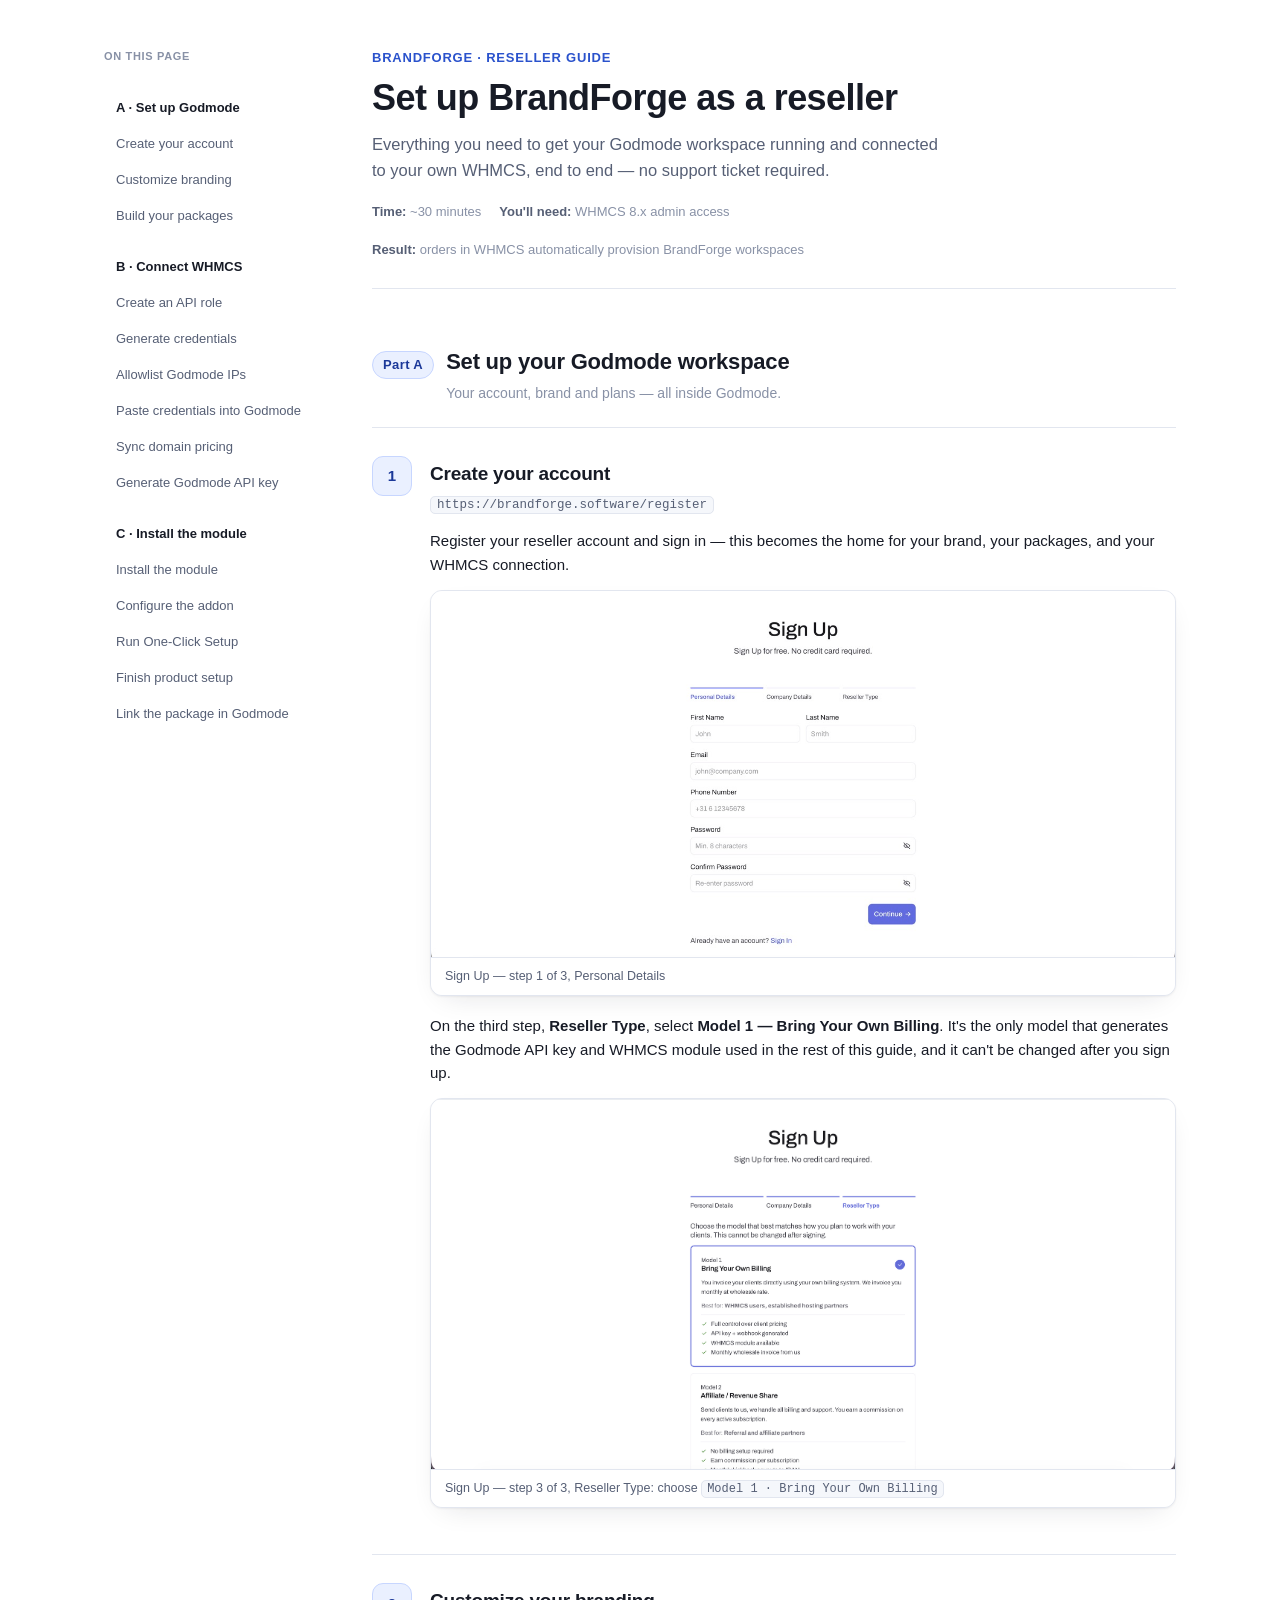
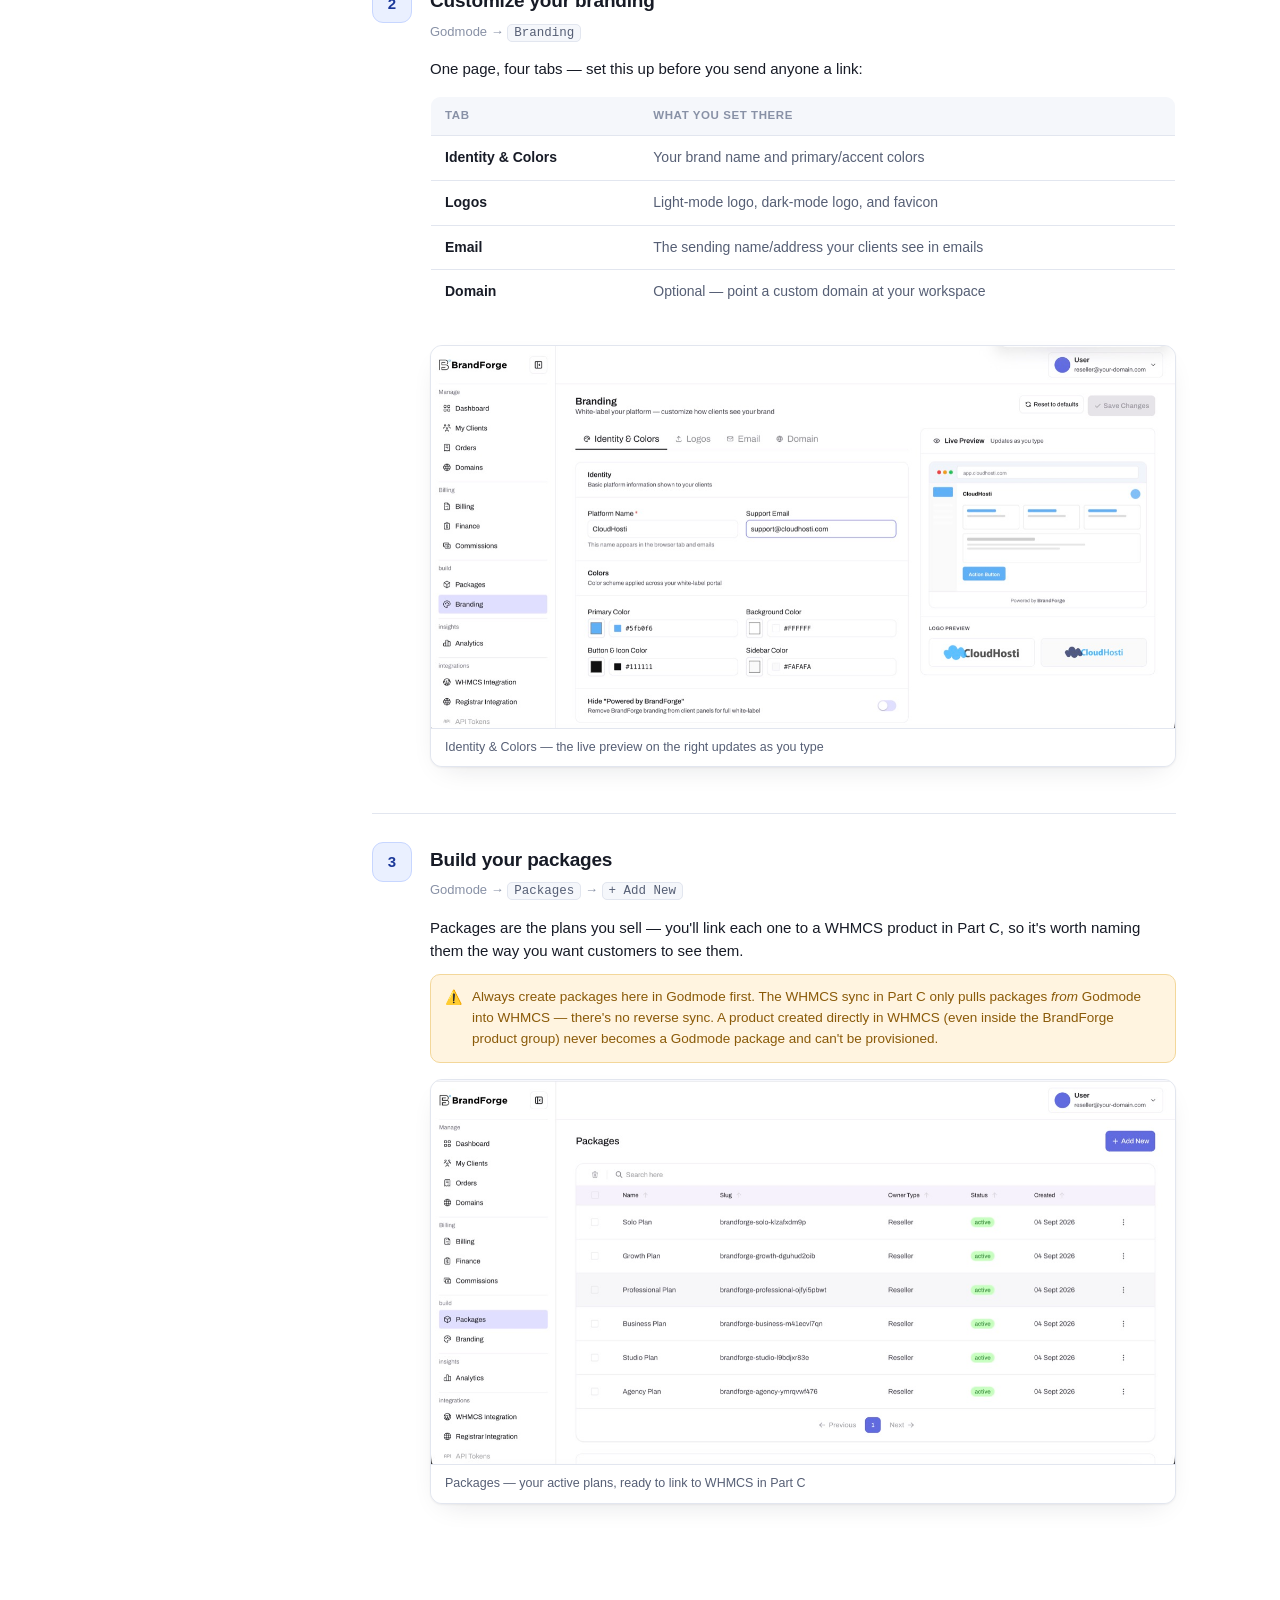
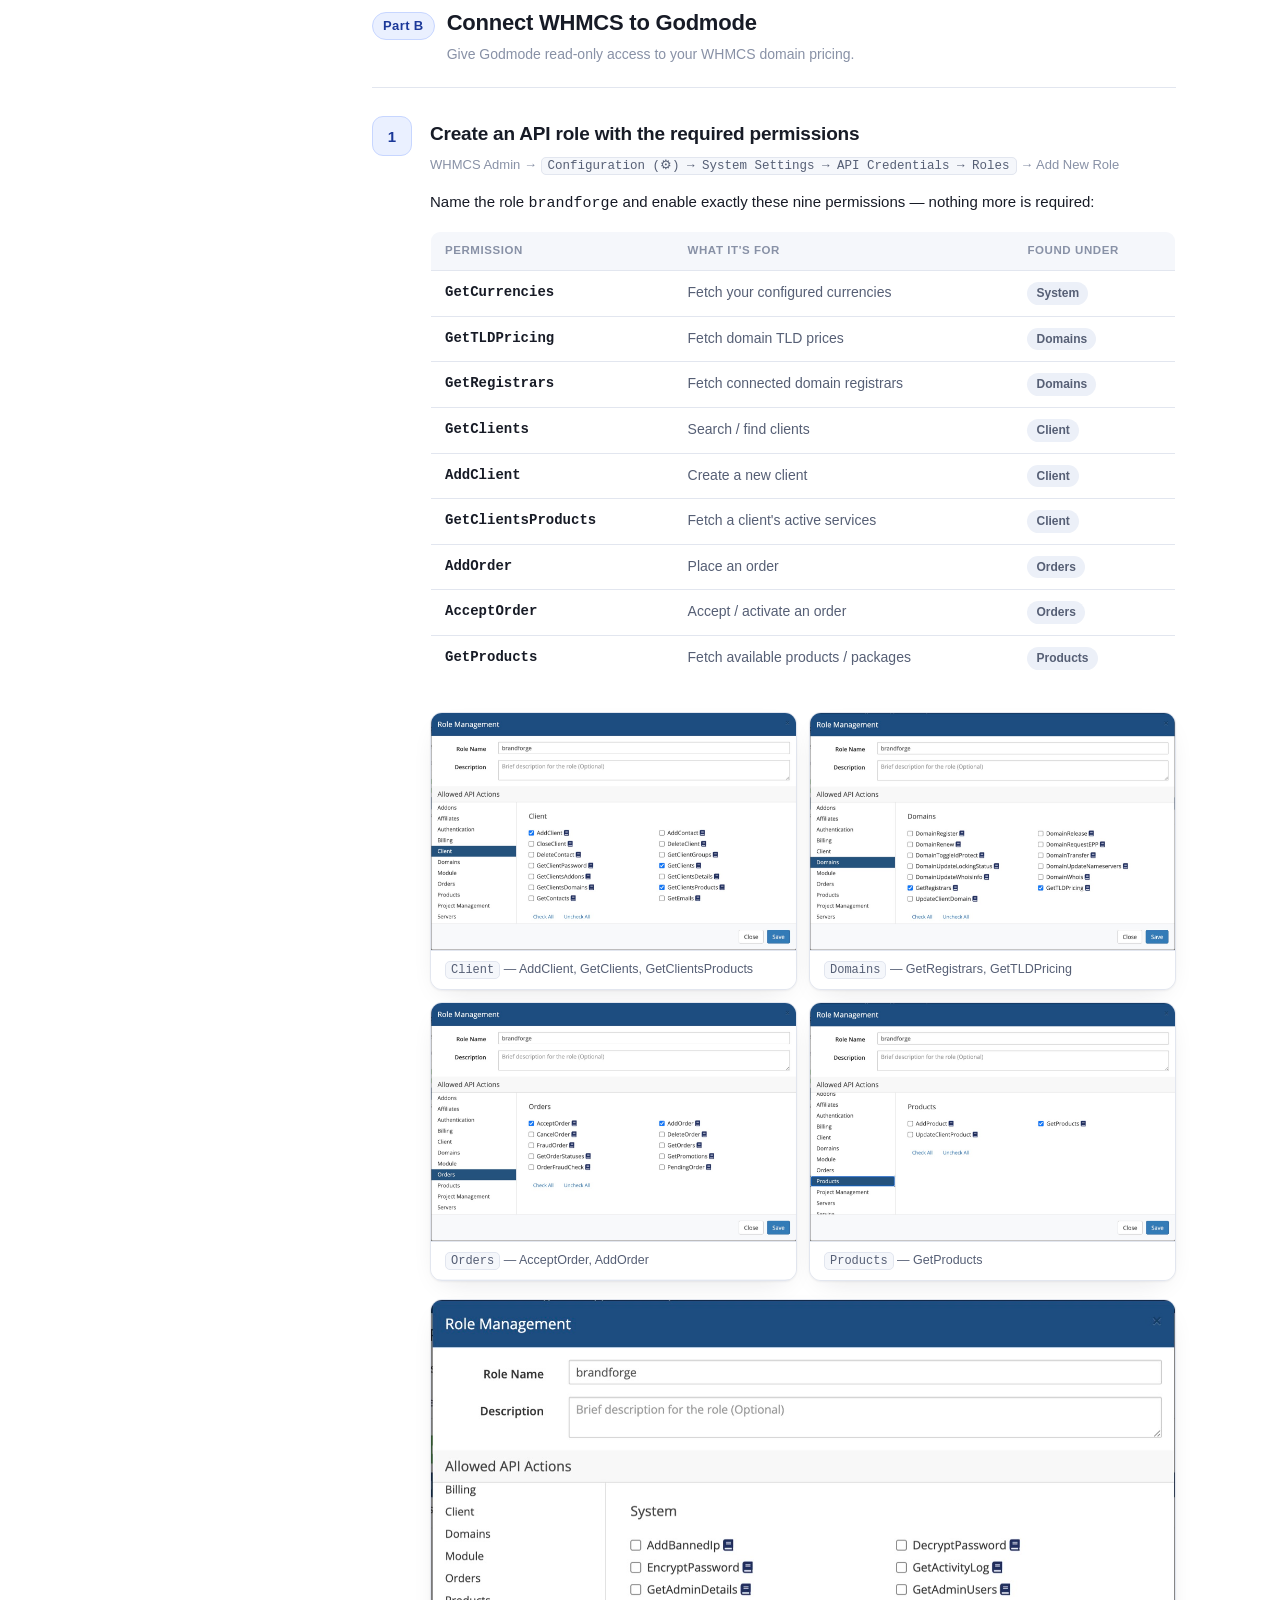
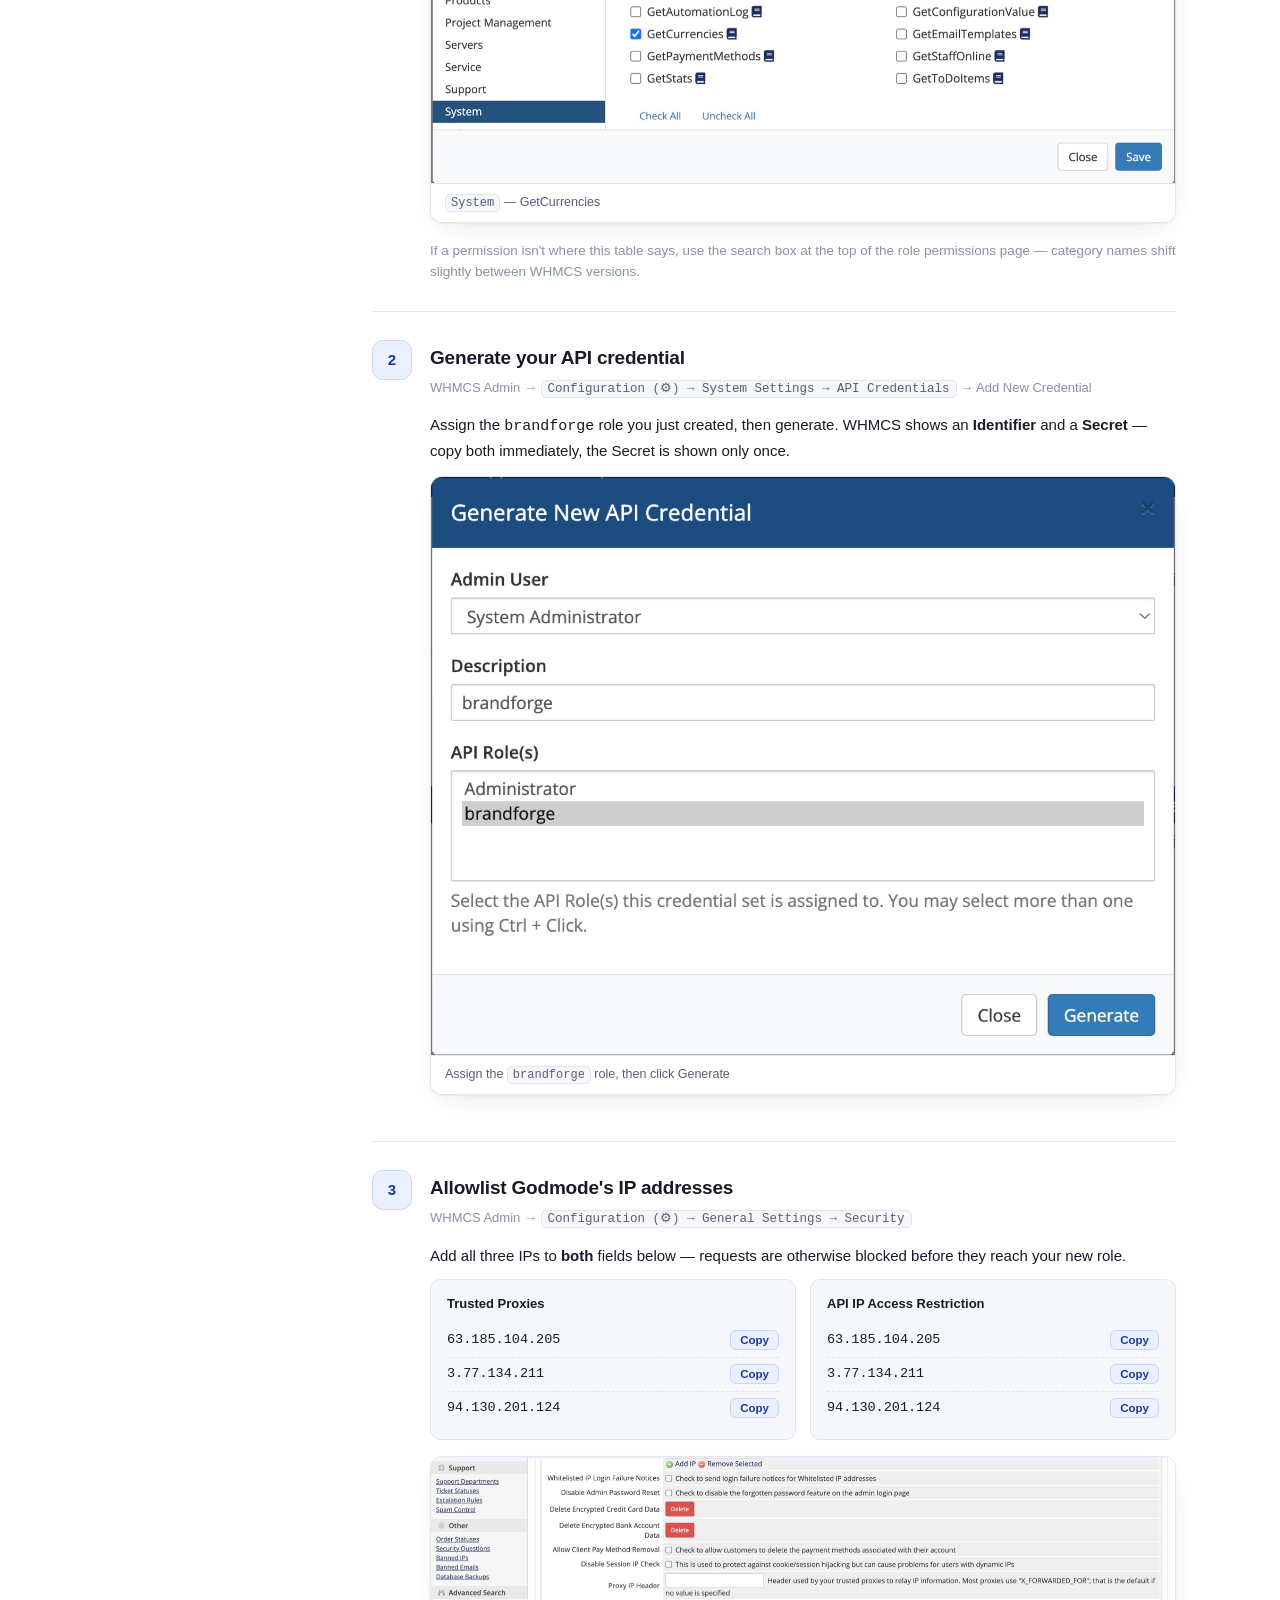
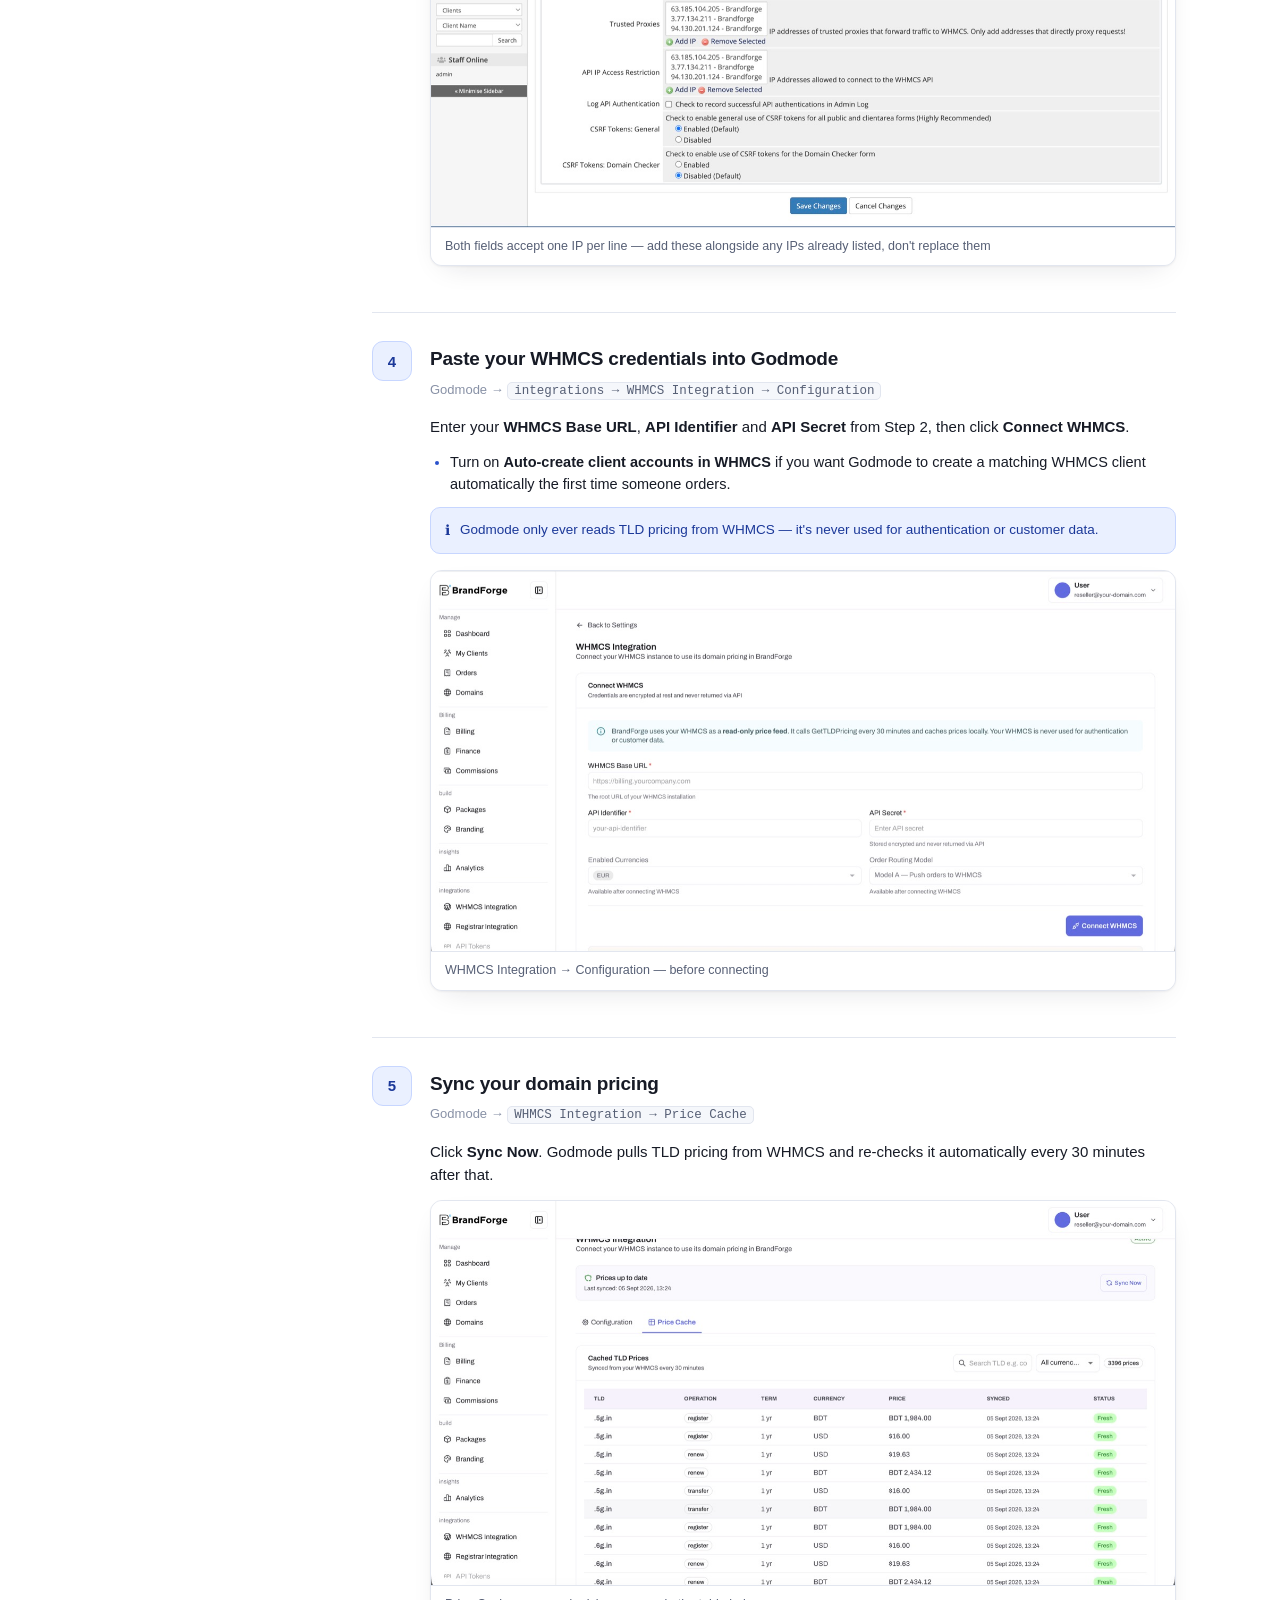
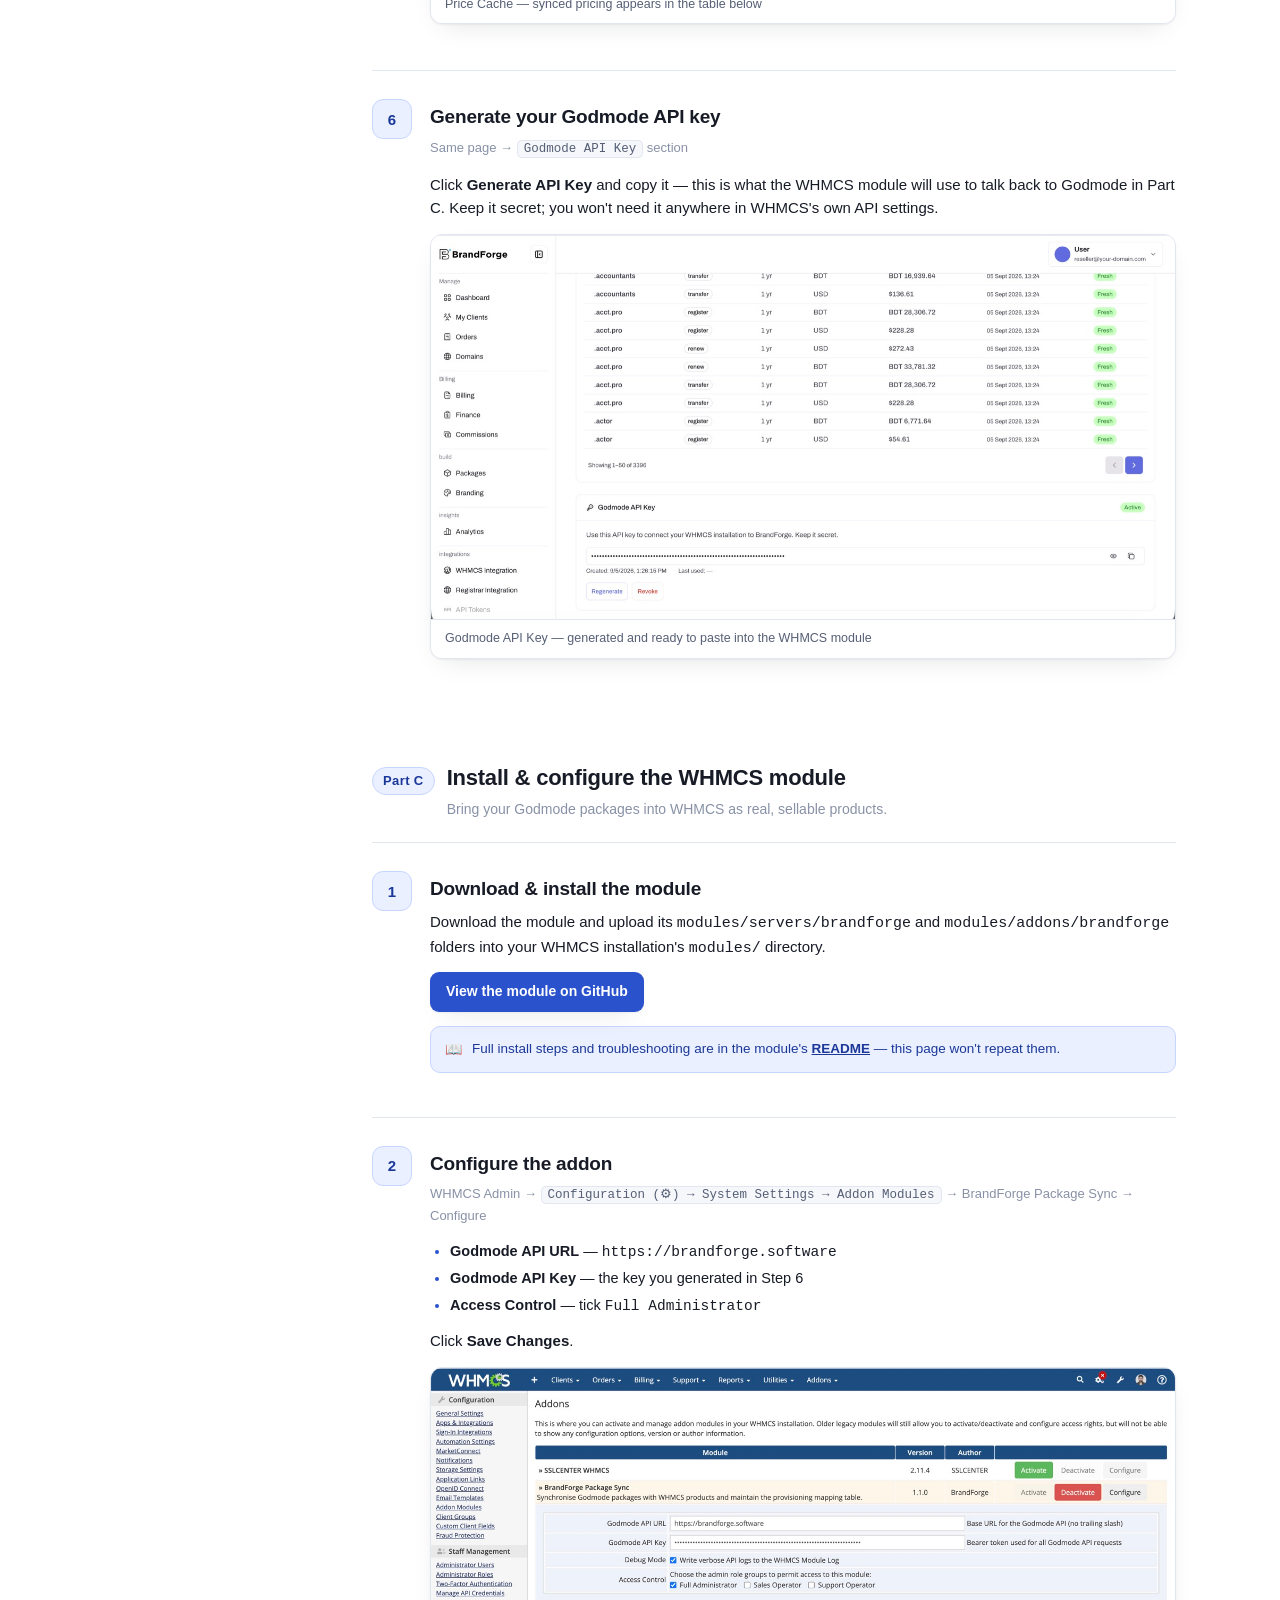
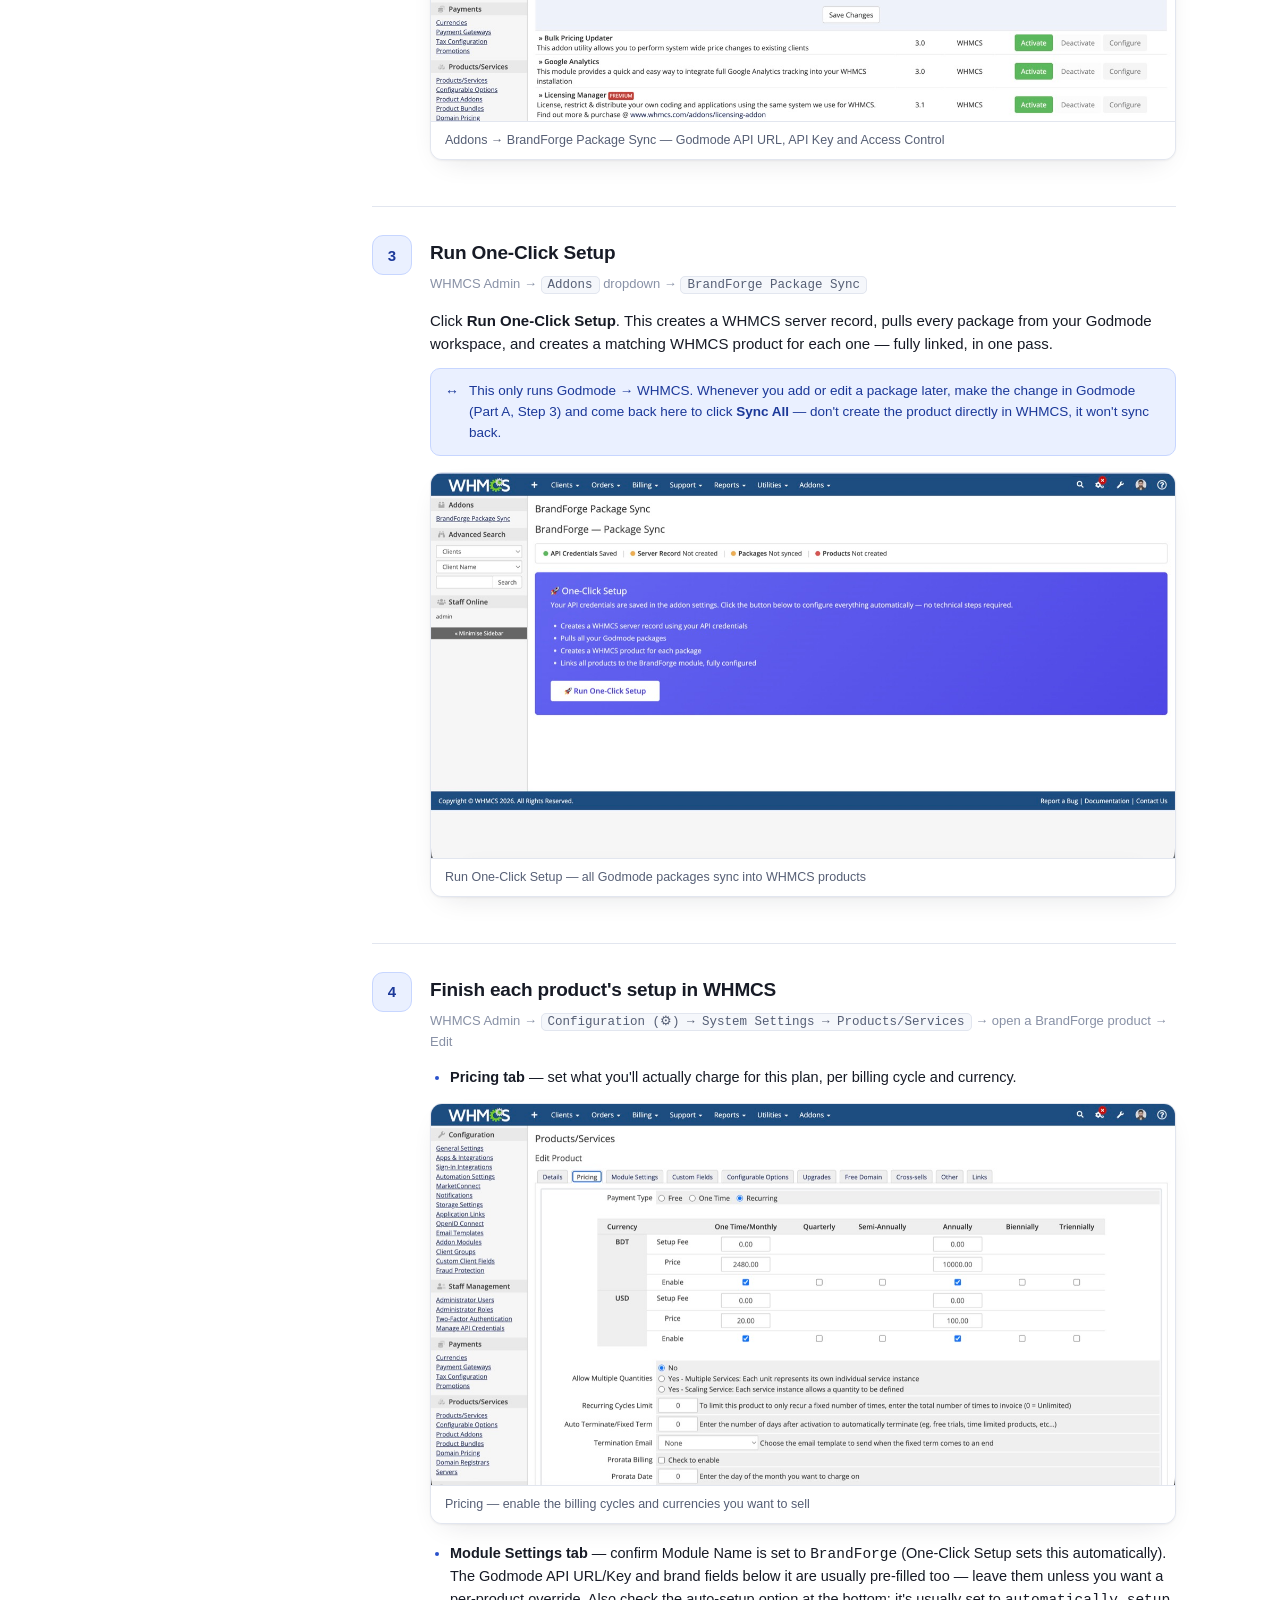
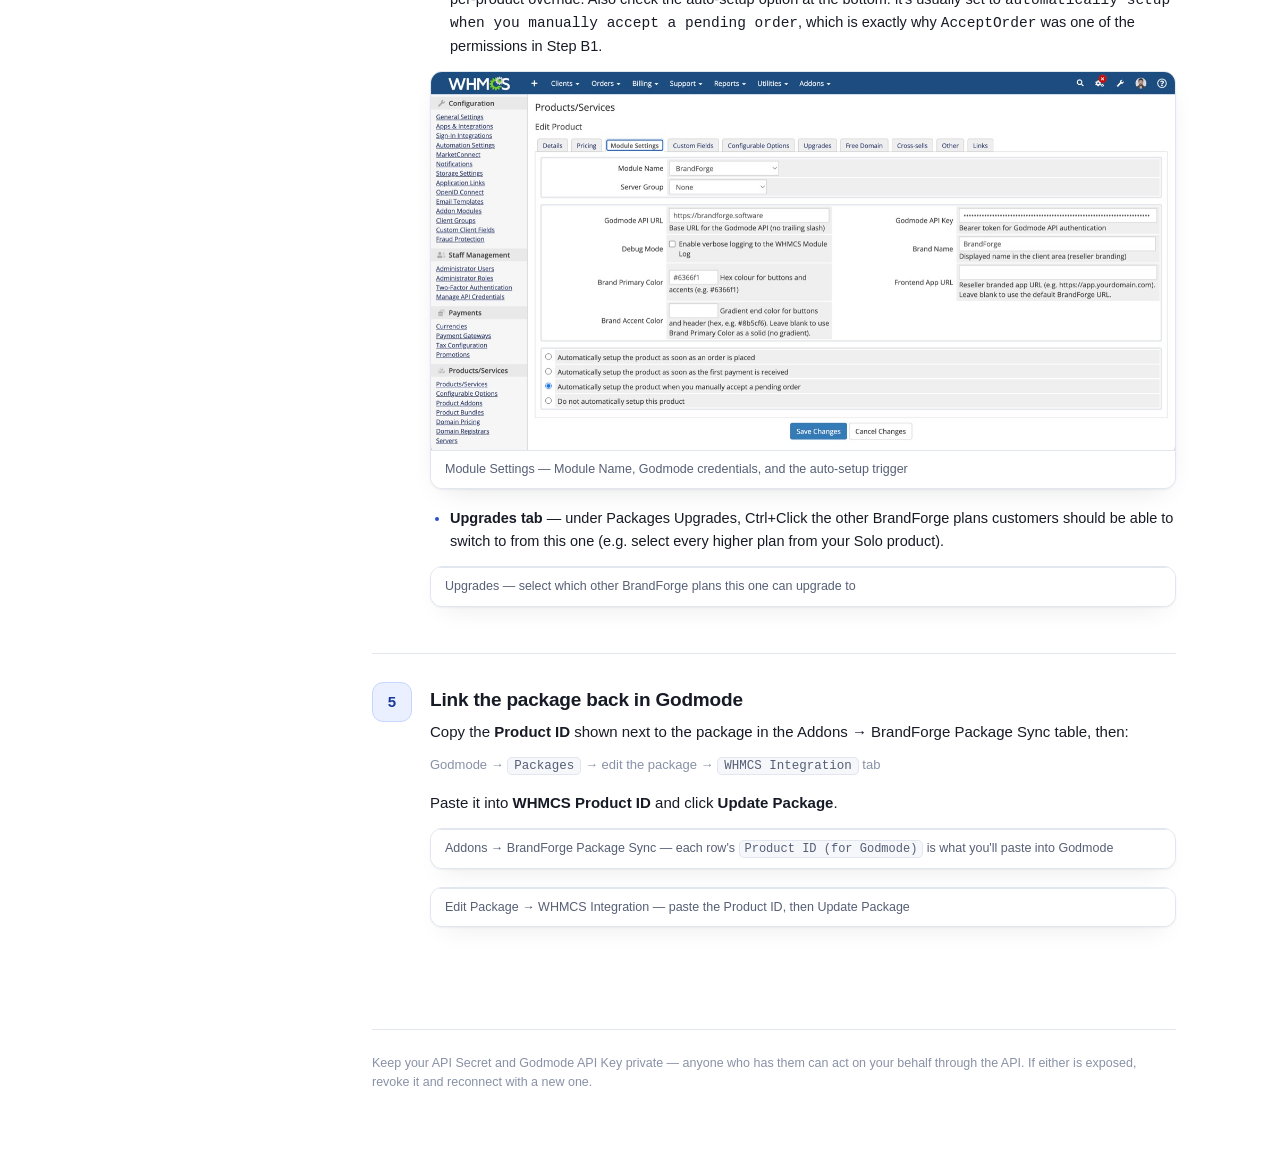
==== onboarding.html @ f4ebc386 "index file" ====
<!doctype html><html><head><meta charset=utf8><meta name=viewport content="width=device-width,initial-scale=1"><style>:root{color-scheme:light}body{margin:0;padding:0;font:14px -apple-system,BlinkMacSystemFont,sans-serif;background:#faf9f5;color:#141413}img{max-width:100%}[hidden]:not([hidden=until-found]){display:none!important}</style></head><body>
<title>BrandForge Reseller Onboarding</title>
<style>
  :root {
    --paper: #ffffff;
    --surface: #f5f7fb;
    --surface-2: #ecf0f8;
    --line: #e2e6ef;
    --ink: #171b26;
    --ink-soft: #565f75;
    --ink-faint: #8891a6;
    --accent: #2a52cc;
    --accent-ink: #1b3899;
    --accent-soft: #eaf0ff;
    --accent-line: #c7d6ff;
    --success: #157f3c;
    --success-soft: #e6f6ec;
    --success-line: #bfe6ce;
    --warn: #8a5a08;
    --warn-soft: #fff4e0;
    --warn-line: #f3d79a;
    --shadow: 0 1px 2px rgba(23,27,38,0.05), 0 10px 28px -14px rgba(23,27,38,0.16);
  }

  @media (prefers-color-scheme: dark) {
    :root:not([data-theme="light"]) {
      --paper: #0a0d16;
      --surface: #121728;
      --surface-2: #1a2136;
      --line: #262e47;
      --ink: #e7eaf5;
      --ink-soft: #a7afc7;
      --ink-faint: #6e7690;
      --accent: #85a3ff;
      --accent-ink: #cdd9ff;
      --accent-soft: #1b2547;
      --accent-line: #35437a;
      --success: #56d693;
      --success-soft: #102419;
      --success-line: #1f4a34;
      --warn: #e7b356;
      --warn-soft: #2b2110;
      --warn-line: #5b4520;
      --shadow: 0 1px 2px rgba(0,0,0,0.4), 0 10px 28px -14px rgba(0,0,0,0.6);
    }
  }
  :root[data-theme="dark"] {
    --paper: #0a0d16;
    --surface: #121728;
    --surface-2: #1a2136;
    --line: #262e47;
    --ink: #e7eaf5;
    --ink-soft: #a7afc7;
    --ink-faint: #6e7690;
    --accent: #85a3ff;
    --accent-ink: #cdd9ff;
    --accent-soft: #1b2547;
    --accent-line: #35437a;
    --success: #56d693;
    --success-soft: #102419;
    --success-line: #1f4a34;
    --warn: #e7b356;
    --warn-soft: #2b2110;
    --warn-line: #5b4520;
    --shadow: 0 1px 2px rgba(0,0,0,0.4), 0 10px 28px -14px rgba(0,0,0,0.6);
  }

  * { box-sizing: border-box; }
  @media (prefers-reduced-motion: reduce) {
    * { transition-duration: 0.001ms !important; animation-duration: 0.001ms !important; }
  }

  body {
    margin: 0;
    background: var(--paper);
    color: var(--ink);
    font-family: -apple-system, BlinkMacSystemFont, "Segoe UI", ui-sans-serif, "Helvetica Neue", Arial, sans-serif;
    line-height: 1.55;
    -webkit-font-smoothing: antialiased;
  }

  code, .mono {
    font-family: ui-monospace, "SF Mono", "Cascadia Code", "Roboto Mono", Menlo, Consolas, monospace;
    font-variant-numeric: tabular-nums;
  }

  .shell {
    max-width: 1120px;
    margin: 0 auto;
    padding: 48px 24px 100px;
    display: grid;
    grid-template-columns: 220px minmax(0,1fr);
    gap: 48px;
    align-items: start;
  }
  @media (max-width: 880px) {
    .shell { grid-template-columns: 1fr; }
  }

  /* ---------- Sidebar TOC ---------- */
  .toc {
    position: sticky;
    top: 24px;
    display: flex;
    flex-direction: column;
    gap: 2px;
  }
  .toc .toc-label {
    font-size: 11px;
    font-weight: 700;
    text-transform: uppercase;
    letter-spacing: 0.06em;
    color: var(--ink-faint);
    margin: 0 0 10px;
  }
  .toc a {
    font-size: 13px;
    color: var(--ink-soft);
    text-decoration: none;
    padding: 7px 10px;
    border-radius: 8px;
    border-left: 2px solid transparent;
  }
  .toc a:hover { background: var(--surface); color: var(--ink); }
  .toc a.part {
    font-weight: 700;
    color: var(--ink);
    margin-top: 14px;
    padding-left: 10px;
  }
  .toc a.part:first-child { margin-top: 0; }
  @media (max-width: 880px) {
    .toc { position: static; flex-direction: row; flex-wrap: wrap; gap: 6px; }
    .toc a.part { margin-top: 0; }
  }

  main { min-width: 0; }

  /* ---------- Header ---------- */
  .eyebrow {
    font-size: 13px;
    font-weight: 600;
    letter-spacing: 0.06em;
    text-transform: uppercase;
    color: var(--accent);
    margin: 0 0 10px;
  }
  h1 {
    font-size: 36px;
    line-height: 1.12;
    letter-spacing: -0.015em;
    margin: 0 0 14px;
    text-wrap: balance;
    font-weight: 700;
  }
  .lede {
    font-size: 16.5px;
    color: var(--ink-soft);
    max-width: 62ch;
    margin: 0 0 18px;
  }
  .meta-row {
    display: flex;
    gap: 18px;
    flex-wrap: wrap;
    font-size: 13px;
    color: var(--ink-faint);
    margin-bottom: 36px;
    padding-bottom: 28px;
    border-bottom: 1px solid var(--line);
  }
  .meta-row strong { color: var(--ink-soft); font-weight: 600; }

  /* ---------- Part header ---------- */
  .part-header {
    display: flex;
    align-items: baseline;
    gap: 12px;
    margin: 56px 0 22px;
    scroll-margin-top: 24px;
  }
  .part-header:first-of-type { margin-top: 0; }
  .part-letter {
    font-size: 13px;
    font-weight: 700;
    color: var(--accent-ink);
    background: var(--accent-soft);
    border: 1px solid var(--accent-line);
    padding: 3px 10px;
    border-radius: 999px;
    letter-spacing: 0.03em;
  }
  .part-header h2 { font-size: 22px; margin: 0; letter-spacing: -0.01em; }
  .part-sub { font-size: 14px; color: var(--ink-faint); margin: 4px 0 0; }

  /* ---------- Step cards ---------- */
  .step {
    display: grid;
    grid-template-columns: 40px 1fr;
    gap: 18px;
    padding: 28px 0;
    border-top: 1px solid var(--line);
    scroll-margin-top: 24px;
  }
  .step:first-of-type { border-top: none; padding-top: 0; }
  .step-num {
    width: 40px;
    height: 40px;
    border-radius: 11px;
    background: var(--accent-soft);
    color: var(--accent-ink);
    border: 1px solid var(--accent-line);
    display: grid;
    place-items: center;
    font-weight: 700;
    font-size: 15px;
  }
  .step h3 { font-size: 19px; margin: 3px 0 6px; letter-spacing: -0.01em; }
  .step .path {
    font-size: 13px;
    color: var(--ink-faint);
    margin: 0 0 14px;
  }
  .step .path .mono {
    color: var(--ink-soft);
    background: var(--surface);
    border: 1px solid var(--line);
    padding: 1px 6px;
    border-radius: 5px;
    font-size: 12.5px;
  }
  .step p { margin: 0 0 12px; font-size: 15px; }
  .step ul.plain { margin: 0 0 12px; padding-left: 20px; font-size: 14.5px; }
  .step ul.plain li { margin: 4px 0; }
  .step ul.plain li::marker { color: var(--accent); }

  /* ---------- Tab / field tables ---------- */
  table {
    width: 100%;
    border-collapse: collapse;
    font-size: 14px;
    margin: 4px 0 16px;
    border: 1px solid var(--line);
    border-radius: 10px;
    overflow: hidden;
  }
  thead th {
    text-align: left;
    font-size: 11.5px;
    text-transform: uppercase;
    letter-spacing: 0.05em;
    color: var(--ink-faint);
    background: var(--surface);
    padding: 10px 14px;
    border-bottom: 1px solid var(--line);
    font-weight: 700;
  }
  tbody td {
    padding: 11px 14px;
    border-bottom: 1px solid var(--line);
    vertical-align: top;
  }
  tbody tr:last-child td { border-bottom: none; }
  td.field { font-weight: 600; white-space: nowrap; }
  td.purpose { color: var(--ink-soft); }
  .table-wrap { overflow-x: auto; }
  .cat-pill {
    display: inline-block;
    font-size: 12px;
    font-weight: 600;
    padding: 2px 9px;
    border-radius: 999px;
    background: var(--surface-2);
    color: var(--ink-soft);
    white-space: nowrap;
  }

  /* ---------- Figures (screenshots) ---------- */
  figure {
    margin: 14px 0 18px;
    border: 1px solid var(--line);
    border-radius: 12px;
    overflow: hidden;
    background: var(--surface);
    box-shadow: var(--shadow);
  }
  figure img { display: block; width: 100%; height: auto; }
  figcaption {
    font-size: 12.5px;
    color: var(--ink-soft);
    padding: 9px 14px;
    border-top: 1px solid var(--line);
    background: var(--paper);
  }
  figcaption .mono {
    font-size: 12px;
    background: var(--surface);
    border: 1px solid var(--line);
    padding: 1px 5px;
    border-radius: 5px;
  }
  .fig-grid {
    display: grid;
    grid-template-columns: 1fr 1fr;
    gap: 12px;
    margin: 14px 0 18px;
  }
  @media (max-width: 640px) { .fig-grid { grid-template-columns: 1fr; } }
  .fig-grid figure { margin: 0; }

  .placeholder {
    margin: 14px 0 18px;
    border: 1px dashed var(--line);
    border-radius: 12px;
    padding: 28px 20px;
    text-align: center;
    color: var(--ink-faint);
    background: var(--surface);
    font-size: 13px;
  }
  .placeholder .glyph { font-size: 20px; display: block; margin-bottom: 6px; opacity: 0.7; }

  /* ---------- IP list ---------- */
  .ip-groups {
    display: grid;
    grid-template-columns: 1fr 1fr;
    gap: 14px;
    margin: 6px 0 16px;
  }
  @media (max-width: 560px) { .ip-groups { grid-template-columns: 1fr; } }
  .ip-group {
    border: 1px solid var(--line);
    border-radius: 10px;
    padding: 14px 16px;
    background: var(--surface);
  }
  .ip-group h4 { margin: 0 0 10px; font-size: 13px; font-weight: 700; color: var(--ink); }
  .ip-row {
    display: flex;
    align-items: center;
    justify-content: space-between;
    gap: 8px;
    padding: 6px 0;
    border-bottom: 1px dashed var(--line);
  }
  .ip-row:last-child { border-bottom: none; }
  .ip-row .mono { font-size: 13.5px; }
  .copy-btn {
    font-family: inherit;
    font-size: 11.5px;
    font-weight: 600;
    color: var(--accent-ink);
    background: var(--accent-soft);
    border: 1px solid var(--accent-line);
    padding: 3px 9px;
    border-radius: 6px;
    cursor: pointer;
  }
  .copy-btn:hover { background: var(--accent-line); }
  .copy-btn:focus-visible { outline: 2px solid var(--accent); outline-offset: 2px; }
  .copy-btn.copied { color: var(--success); background: var(--success-soft); border-color: var(--success-line); }

  /* ---------- Notices ---------- */
  .notice {
    border-radius: 10px;
    padding: 12px 14px;
    font-size: 13.5px;
    margin: 4px 0 16px;
    border: 1px solid;
    display: flex;
    gap: 10px;
  }
  .notice .icon { flex: none; font-size: 14px; line-height: 1.5; }
  .notice.warn { background: var(--warn-soft); border-color: var(--warn-line); color: var(--warn); }
  .notice.info { background: var(--accent-soft); border-color: var(--accent-line); color: var(--accent-ink); }
  .notice a { color: inherit; font-weight: 600; }

  .btn {
    display: inline-flex;
    align-items: center;
    gap: 8px;
    font-size: 14px;
    font-weight: 600;
    color: white;
    background: var(--accent);
    padding: 9px 16px;
    border-radius: 9px;
    text-decoration: none;
    box-shadow: var(--shadow);
  }
  .btn.ghost {
    color: var(--accent-ink);
    background: var(--accent-soft);
    border: 1px solid var(--accent-line);
    box-shadow: none;
  }
  .btn-row { display: flex; gap: 10px; flex-wrap: wrap; margin: 4px 0 14px; }

  footer {
    margin-top: 56px;
    padding-top: 24px;
    border-top: 1px solid var(--line);
    font-size: 12.5px;
    color: var(--ink-faint);
  }

  @media print {
    .toc, .copy-btn { display: none; }
    .shell { display: block; padding: 0 12px; }
    body { background: white; }
    .step { break-inside: avoid; }
    figure, table, .notice, .ip-group { box-shadow: none; }
  }
</style>

<div class="shell">
  <nav class="toc">
    <p class="toc-label">On this page</p>
    <a class="part" href="#part-a">A · Set up Godmode</a>
    <a href="#step-a1">Create your account</a>
    <a href="#step-a2">Customize branding</a>
    <a href="#step-a3">Build your packages</a>
    <a class="part" href="#part-b">B · Connect WHMCS</a>
    <a href="#step-b1">Create an API role</a>
    <a href="#step-b2">Generate credentials</a>
    <a href="#step-b3">Allowlist Godmode IPs</a>
    <a href="#step-b4">Paste credentials into Godmode</a>
    <a href="#step-b5">Sync domain pricing</a>
    <a href="#step-b6">Generate Godmode API key</a>
    <a class="part" href="#part-c">C · Install the module</a>
    <a href="#step-c1">Install the module</a>
    <a href="#step-c2">Configure the addon</a>
    <a href="#step-c3">Run One-Click Setup</a>
    <a href="#step-c4">Finish product setup</a>
    <a href="#step-c5">Link the package in Godmode</a>
  </nav>

  <main>
    <p class="eyebrow">BrandForge · Reseller Guide</p>
    <h1>Set up BrandForge as a reseller</h1>
    <p class="lede">Everything you need to get your Godmode workspace running and connected to your own WHMCS, end to end — no support ticket required.</p>
    <div class="meta-row">
      <span><strong>Time:</strong> ~30 minutes</span>
      <span><strong>You'll need:</strong> WHMCS 8.x admin access</span>
      <span><strong>Result:</strong> orders in WHMCS automatically provision BrandForge workspaces</span>
    </div>

    <!-- ============ PART A ============ -->
    <div class="part-header" id="part-a">
      <span class="part-letter">Part A</span>
      <div>
        <h2>Set up your Godmode workspace</h2>
        <p class="part-sub">Your account, brand and plans — all inside Godmode.</p>
      </div>
    </div>

    <div class="step" id="step-a1">
      <div class="step-num">1</div>
      <div>
        <h3>Create your account</h3>
        <p class="path"><span class="mono">https://brandforge.software/register</span></p>
        <p>Register your reseller account and sign in — this becomes the home for your brand, your packages, and your WHMCS connection.</p>
        <figure>
          <img src="[data-uri]" alt="BrandForge Sign Up form, Personal Details step" loading="lazy">
          <figcaption>Sign Up — step 1 of 3, Personal Details</figcaption>
        </figure>
        <p>On the third step, <strong>Reseller Type</strong>, select <strong>Model 1 — Bring Your Own Billing</strong>. It's the only model that generates the Godmode API key and WHMCS module used in the rest of this guide, and it can't be changed after you sign up.</p>
        <figure>
          <img src="[data-uri]">
          <figcaption>Sign Up — step 3 of 3, Reseller Type: choose <span class="mono">Model 1 · Bring Your Own Billing</span></figcaption>
        </figure>
      </div>
    </div>

    <div class="step" id="step-a2">
      <div class="step-num">2</div>
      <div>
        <h3>Customize your branding</h3>
        <p class="path">Godmode → <span class="mono">Branding</span></p>
        <p>One page, four tabs — set this up before you send anyone a link:</p>
        <div class="table-wrap">
          <table>
            <thead><tr><th>Tab</th><th>What you set there</th></tr></thead>
            <tbody>
              <tr><td class="field">Identity &amp; Colors</td><td class="purpose">Your brand name and primary/accent colors</td></tr>
              <tr><td class="field">Logos</td><td class="purpose">Light-mode logo, dark-mode logo, and favicon</td></tr>
              <tr><td class="field">Email</td><td class="purpose">The sending name/address your clients see in emails</td></tr>
              <tr><td class="field">Domain</td><td class="purpose">Optional — point a custom domain at your workspace</td></tr>
            </tbody>
          </table>
        </div>
        <figure>
          <img src="[data-uri]" alt="Godmode Branding page, Identity and Colors tab with a live preview panel" loading="lazy">
          <figcaption>Identity &amp; Colors — the live preview on the right updates as you type</figcaption>
        </figure>
      </div>
    </div>

    <div class="step" id="step-a3">
      <div class="step-num">3</div>
      <div>
        <h3>Build your packages</h3>
        <p class="path">Godmode → <span class="mono">Packages</span> → <span class="mono">+ Add New</span></p>
        <p>Packages are the plans you sell — you'll link each one to a WHMCS product in Part C, so it's worth naming them the way you want customers to see them.</p>
        <div class="notice warn">
          <span class="icon">⚠️</span>
          <span>Always create packages here in Godmode first. The WHMCS sync in Part C only pulls packages <em>from</em> Godmode into WHMCS — there's no reverse sync. A product created directly in WHMCS (even inside the BrandForge product group) never becomes a Godmode package and can't be provisioned.</span>
        </div>
        <figure>
          <img src="[data-uri]" alt="Godmode Packages list showing six active plans" loading="lazy">
          <figcaption>Packages — your active plans, ready to link to WHMCS in Part C</figcaption>
        </figure>
      </div>
    </div>

    <!-- ============ PART B ============ -->
    <div class="part-header" id="part-b">
      <span class="part-letter">Part B</span>
      <div>
        <h2>Connect WHMCS to Godmode</h2>
        <p class="part-sub">Give Godmode read-only access to your WHMCS domain pricing.</p>
      </div>
    </div>

    <div class="step" id="step-b1">
      <div class="step-num">1</div>
      <div>
        <h3>Create an API role with the required permissions</h3>
        <p class="path">WHMCS Admin → <span class="mono">Configuration (⚙) → System Settings → API Credentials → Roles</span> → Add New Role</p>
        <p>Name the role <span class="mono">brandforge</span> and enable exactly these nine permissions — nothing more is required:</p>
        <div class="table-wrap">
          <table>
            <thead><tr><th>Permission</th><th>What it's for</th><th>Found under</th></tr></thead>
            <tbody>
              <tr><td class="field mono">GetCurrencies</td><td class="purpose">Fetch your configured currencies</td><td><span class="cat-pill">System</span></td></tr>
              <tr><td class="field mono">GetTLDPricing</td><td class="purpose">Fetch domain TLD prices</td><td><span class="cat-pill">Domains</span></td></tr>
              <tr><td class="field mono">GetRegistrars</td><td class="purpose">Fetch connected domain registrars</td><td><span class="cat-pill">Domains</span></td></tr>
              <tr><td class="field mono">GetClients</td><td class="purpose">Search / find clients</td><td><span class="cat-pill">Client</span></td></tr>
              <tr><td class="field mono">AddClient</td><td class="purpose">Create a new client</td><td><span class="cat-pill">Client</span></td></tr>
              <tr><td class="field mono">GetClientsProducts</td><td class="purpose">Fetch a client's active services</td><td><span class="cat-pill">Client</span></td></tr>
              <tr><td class="field mono">AddOrder</td><td class="purpose">Place an order</td><td><span class="cat-pill">Orders</span></td></tr>
              <tr><td class="field mono">AcceptOrder</td><td class="purpose">Accept / activate an order</td><td><span class="cat-pill">Orders</span></td></tr>
              <tr><td class="field mono">GetProducts</td><td class="purpose">Fetch available products / packages</td><td><span class="cat-pill">Products</span></td></tr>
            </tbody>
          </table>
        </div>
        <div class="fig-grid">
          <figure>
            <img src="[data-uri]" alt="WHMCS Role Management, Client tab" loading="lazy">
            <figcaption><span class="mono">Client</span> — AddClient, GetClients, GetClientsProducts</figcaption>
          </figure>
          <figure>
            <img src="[data-uri]" alt="WHMCS Role Management, Domains tab" loading="lazy">
            <figcaption><span class="mono">Domains</span> — GetRegistrars, GetTLDPricing</figcaption>
          </figure>
          <figure>
            <img src="[data-uri]" alt="WHMCS Role Management, Orders tab" loading="lazy">
            <figcaption><span class="mono">Orders</span> — AcceptOrder, AddOrder</figcaption>
          </figure>
          <figure>
            <img src="[data-uri]" alt="WHMCS Role Management, Products tab" loading="lazy">
            <figcaption><span class="mono">Products</span> — GetProducts</figcaption>
          </figure>
        </div>
        <figure>
          <img src="[data-uri]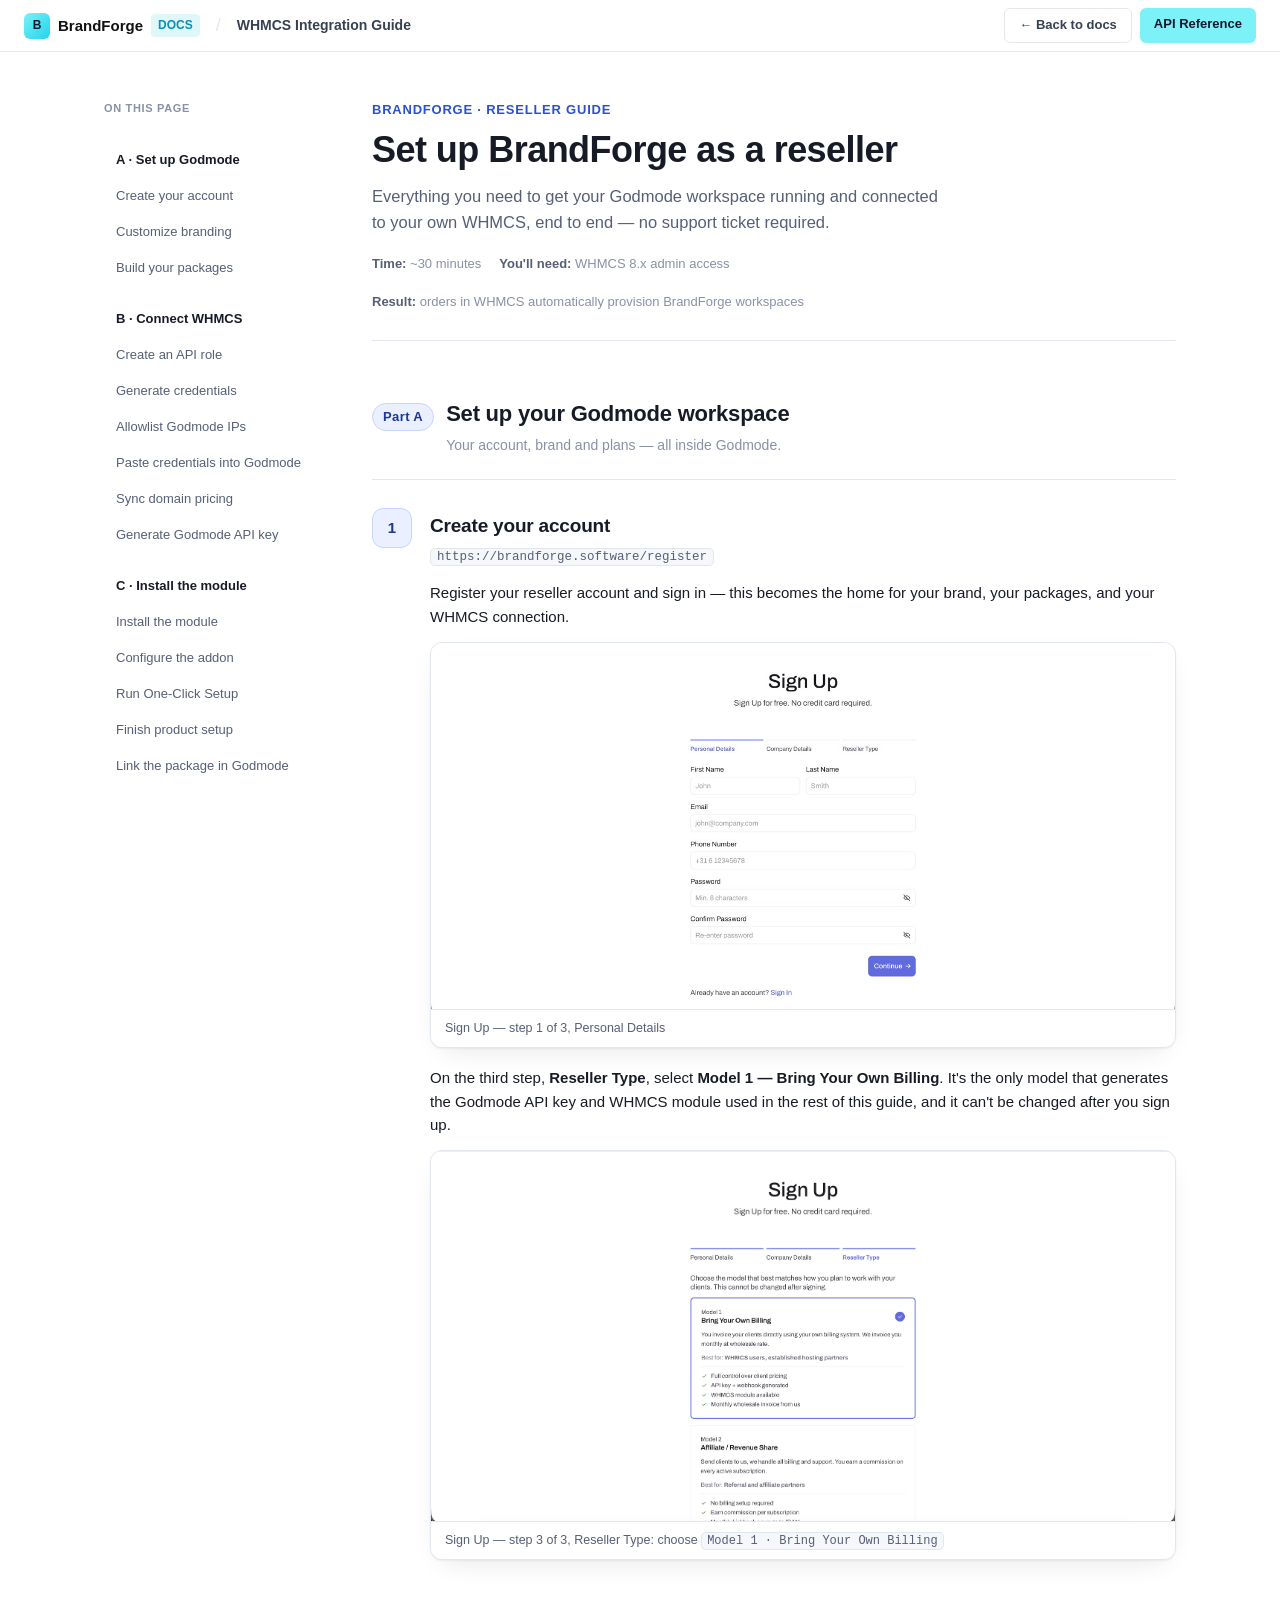
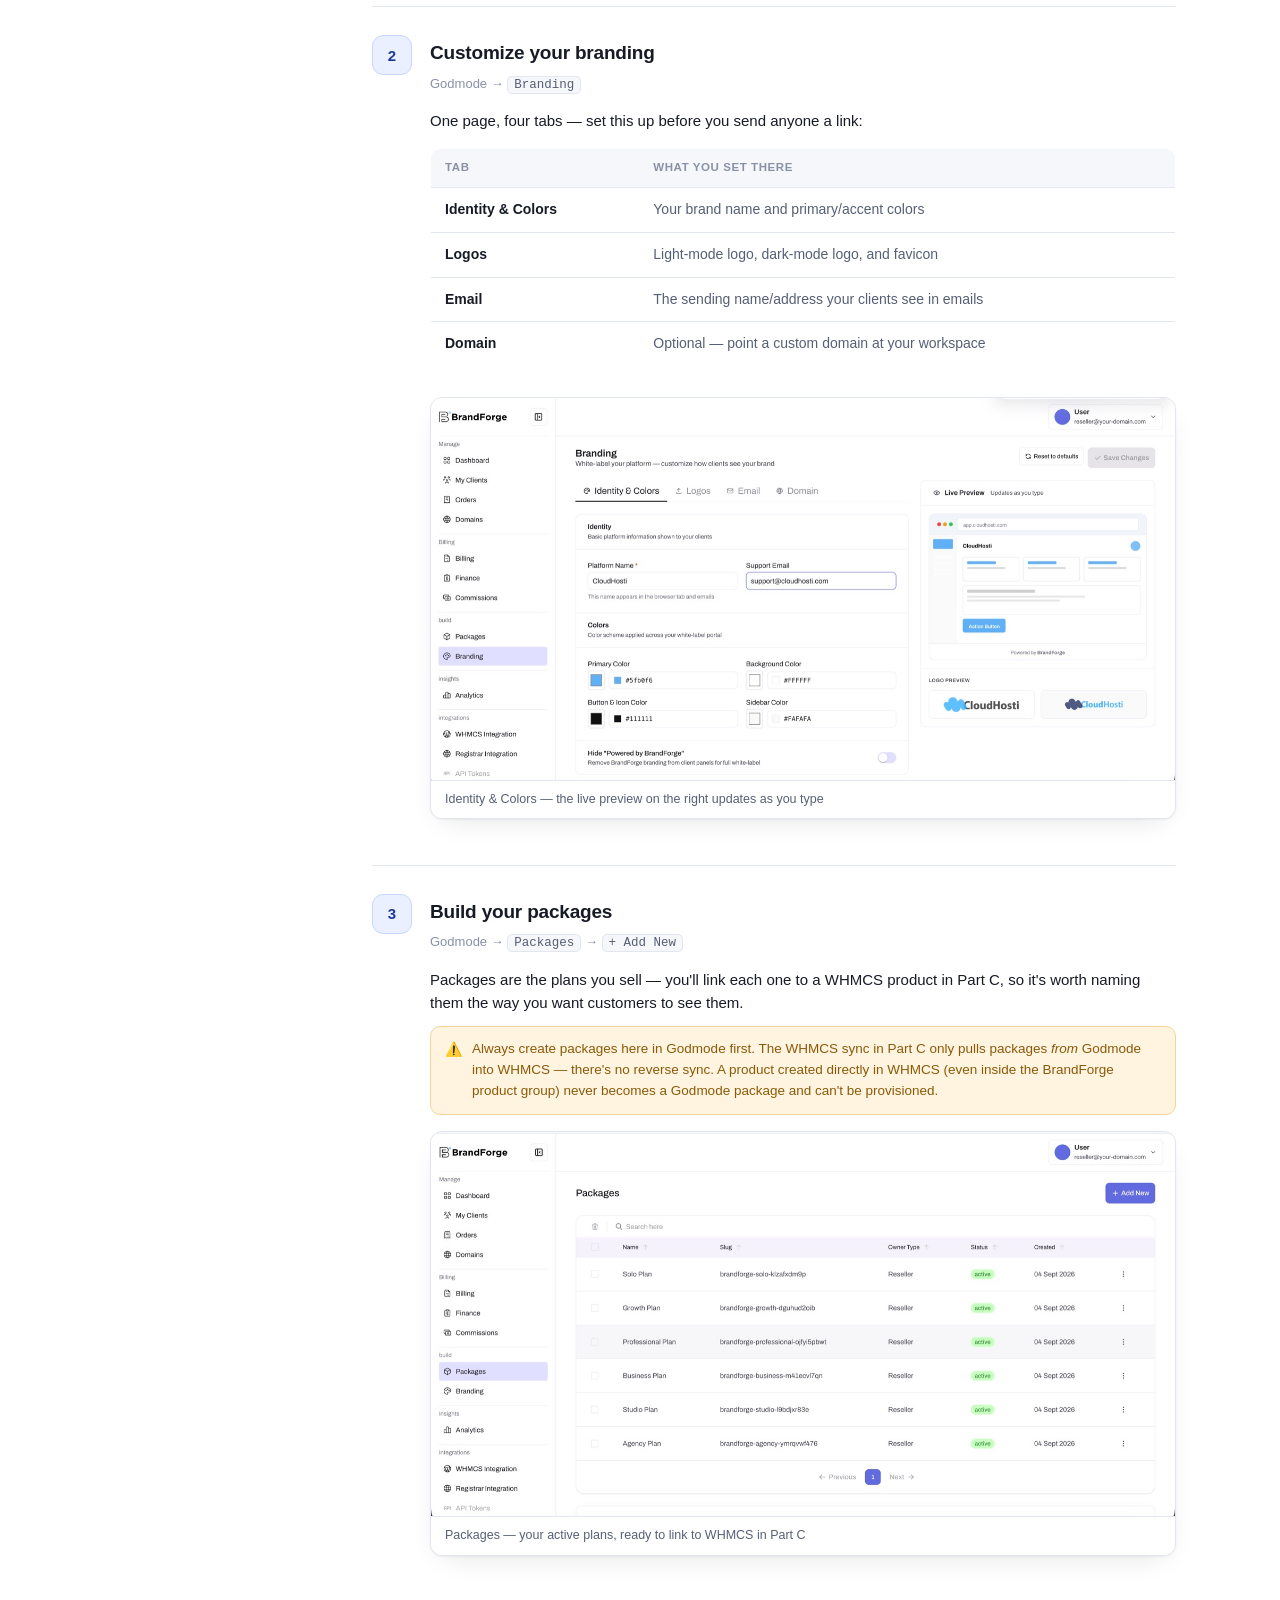
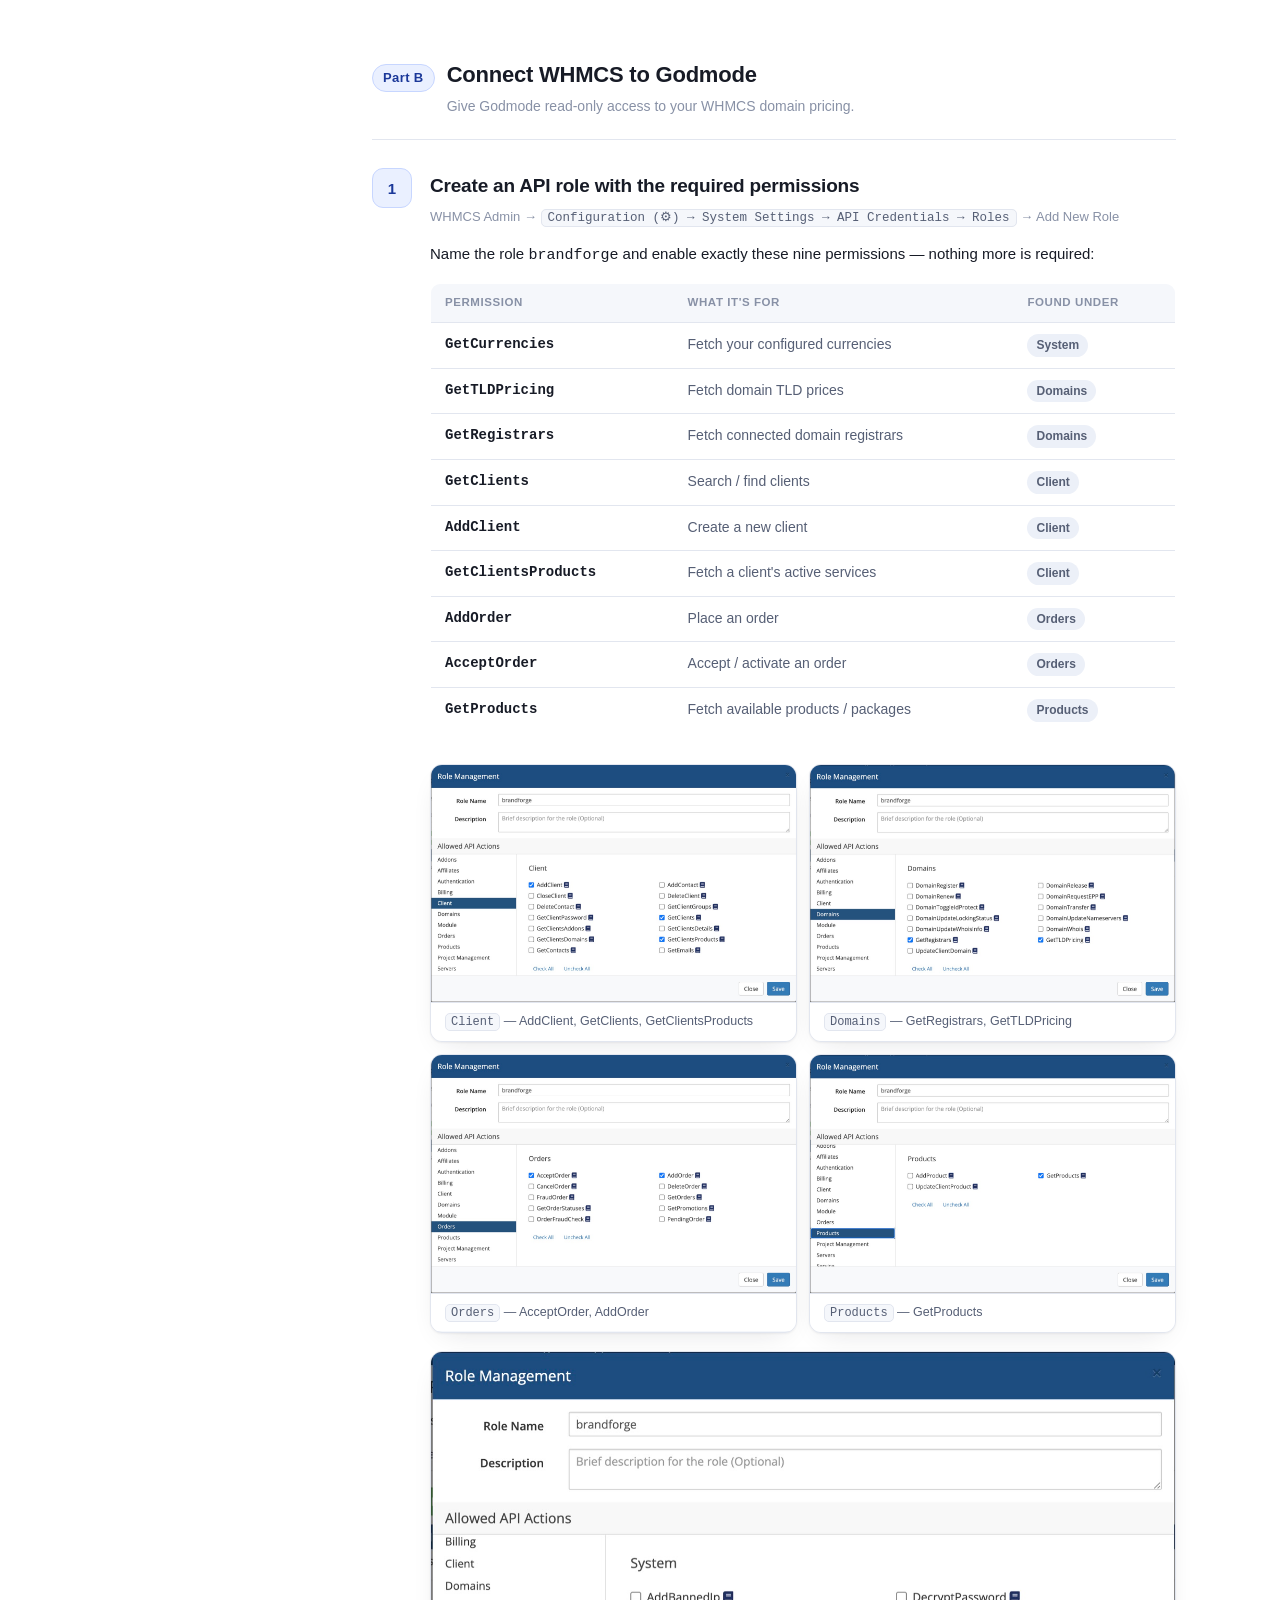
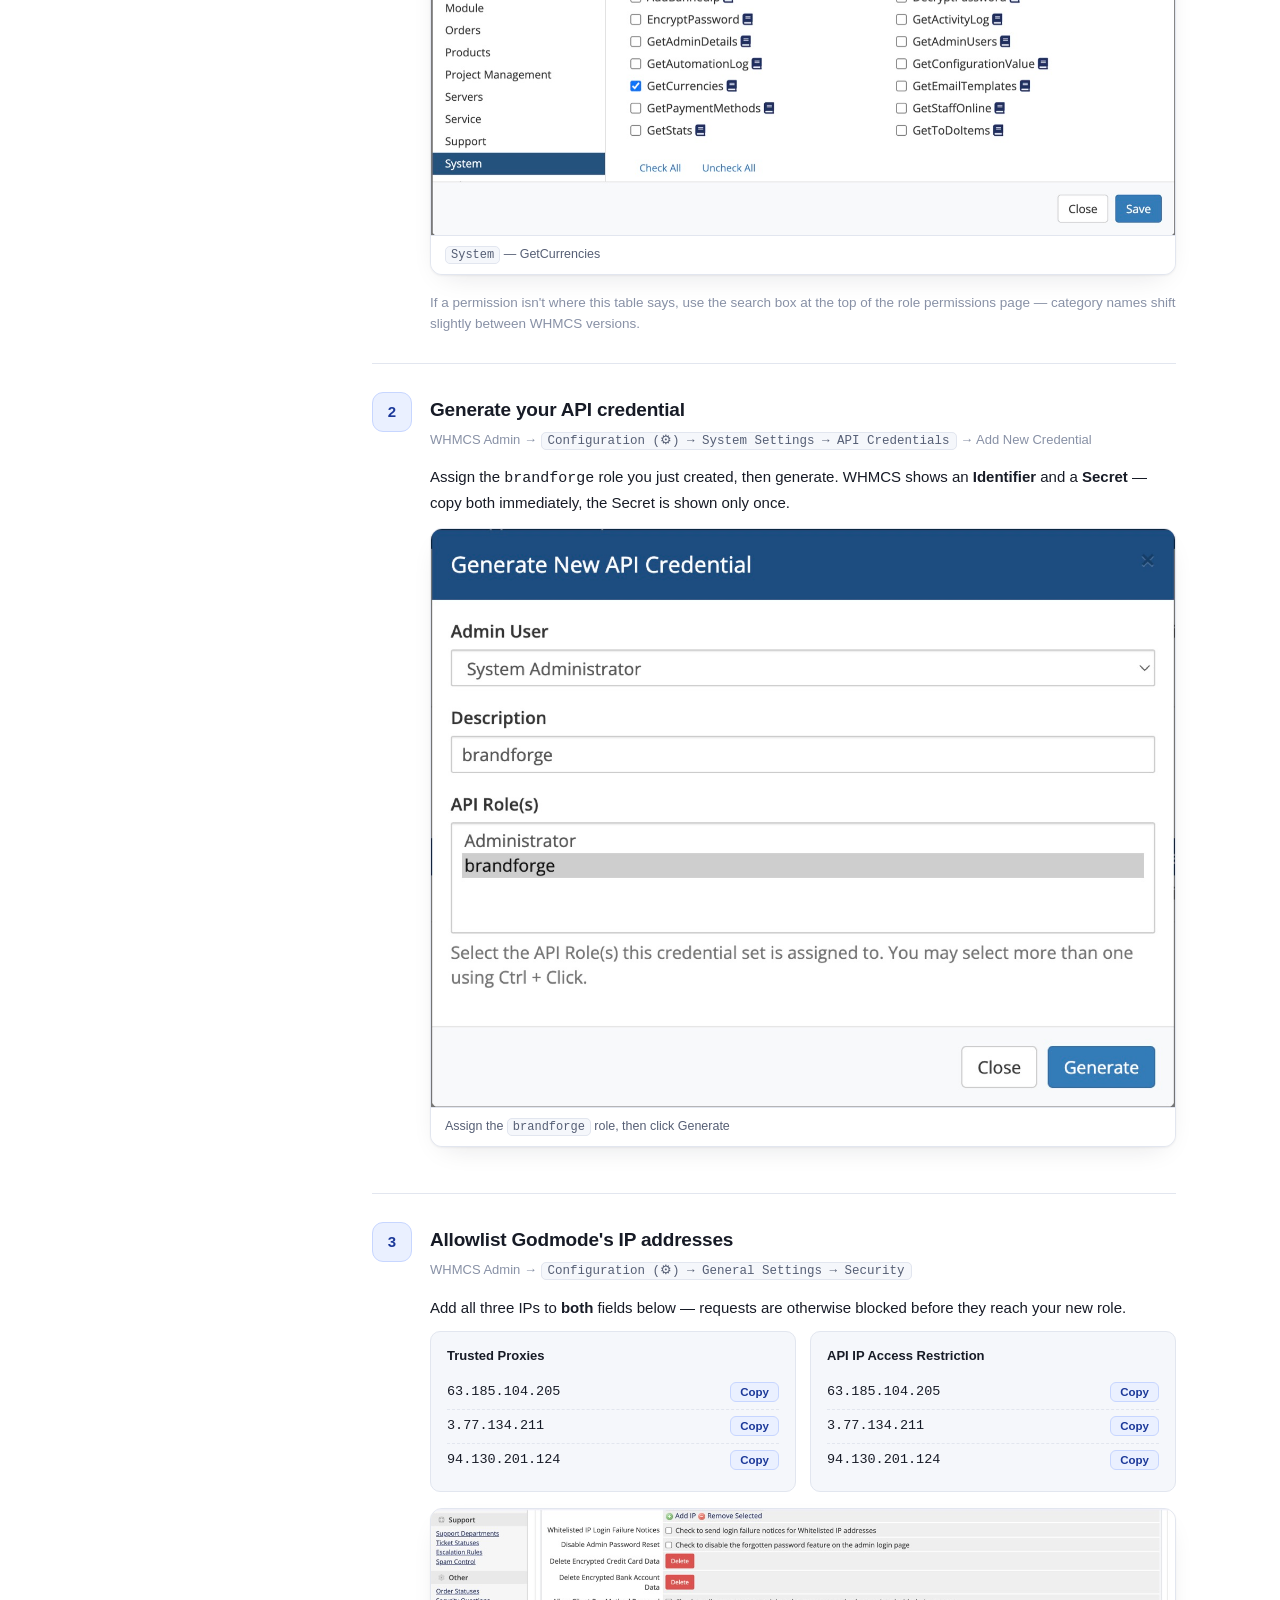
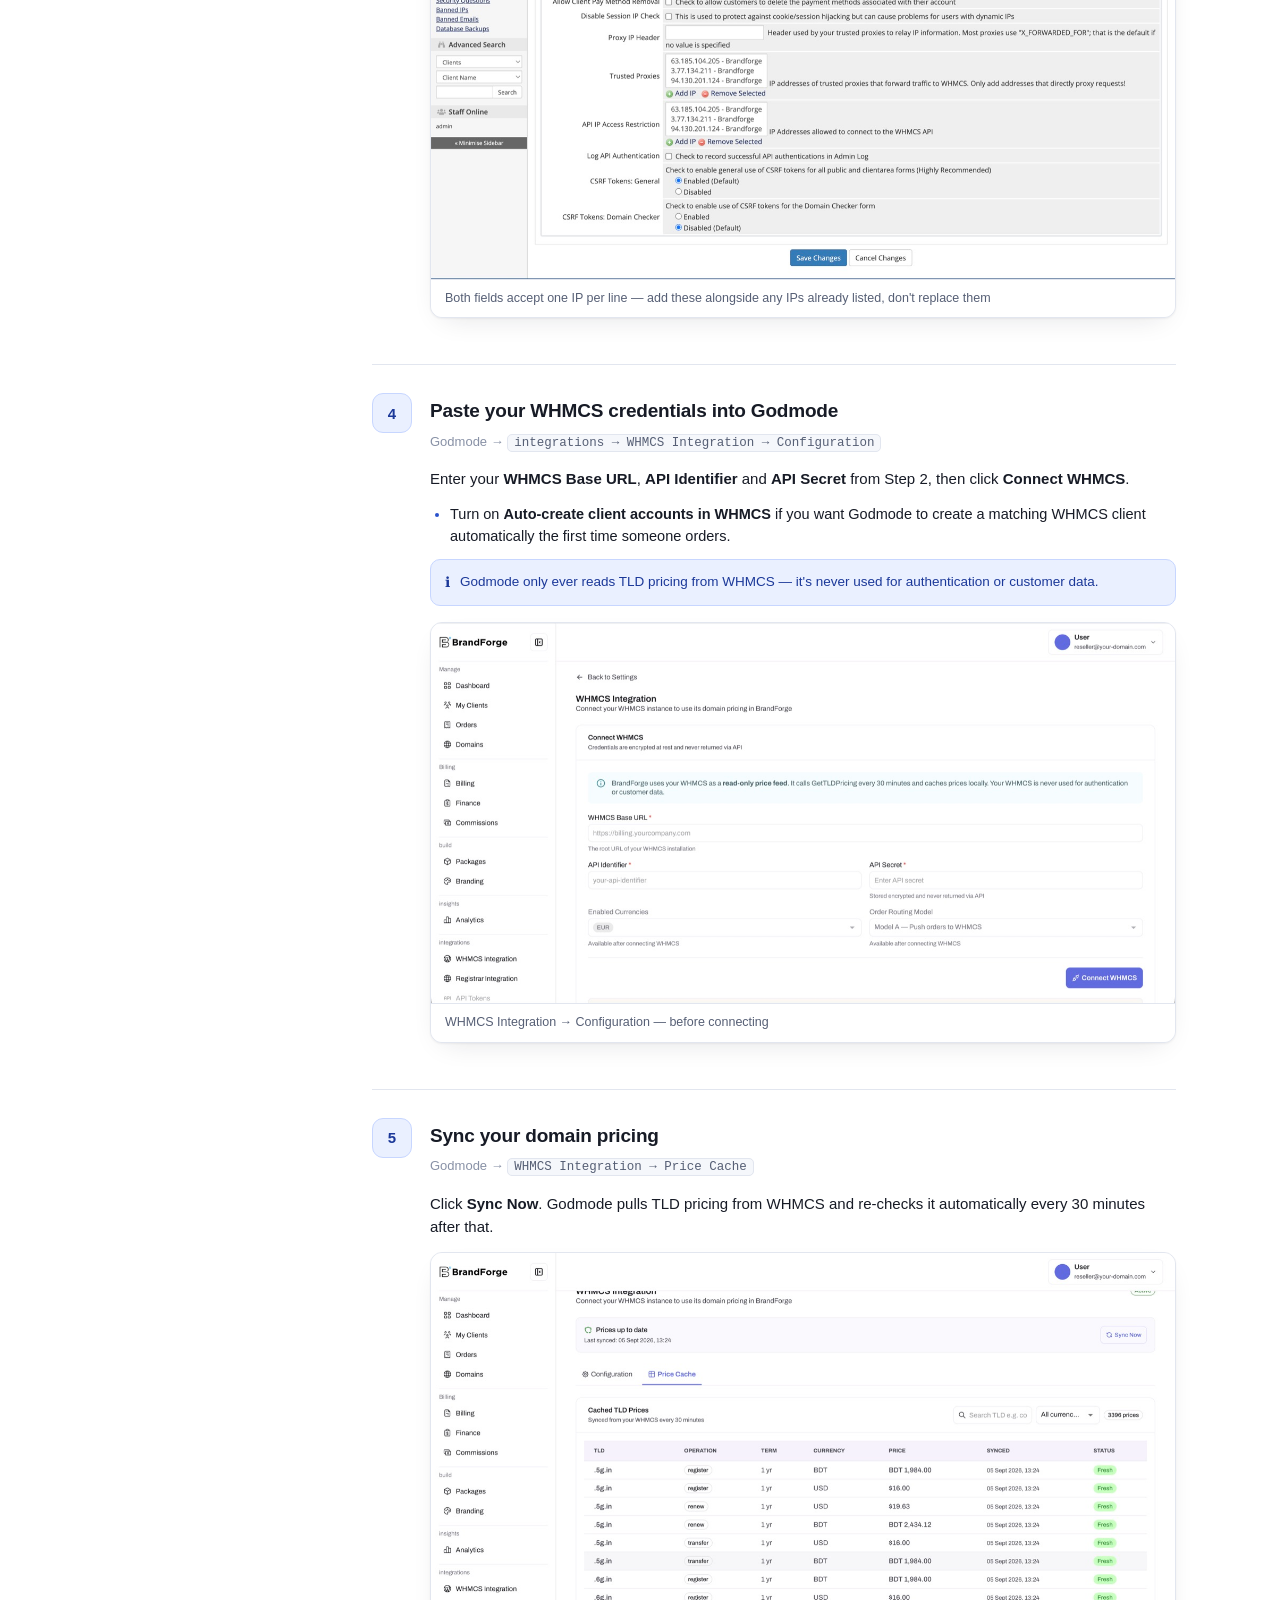
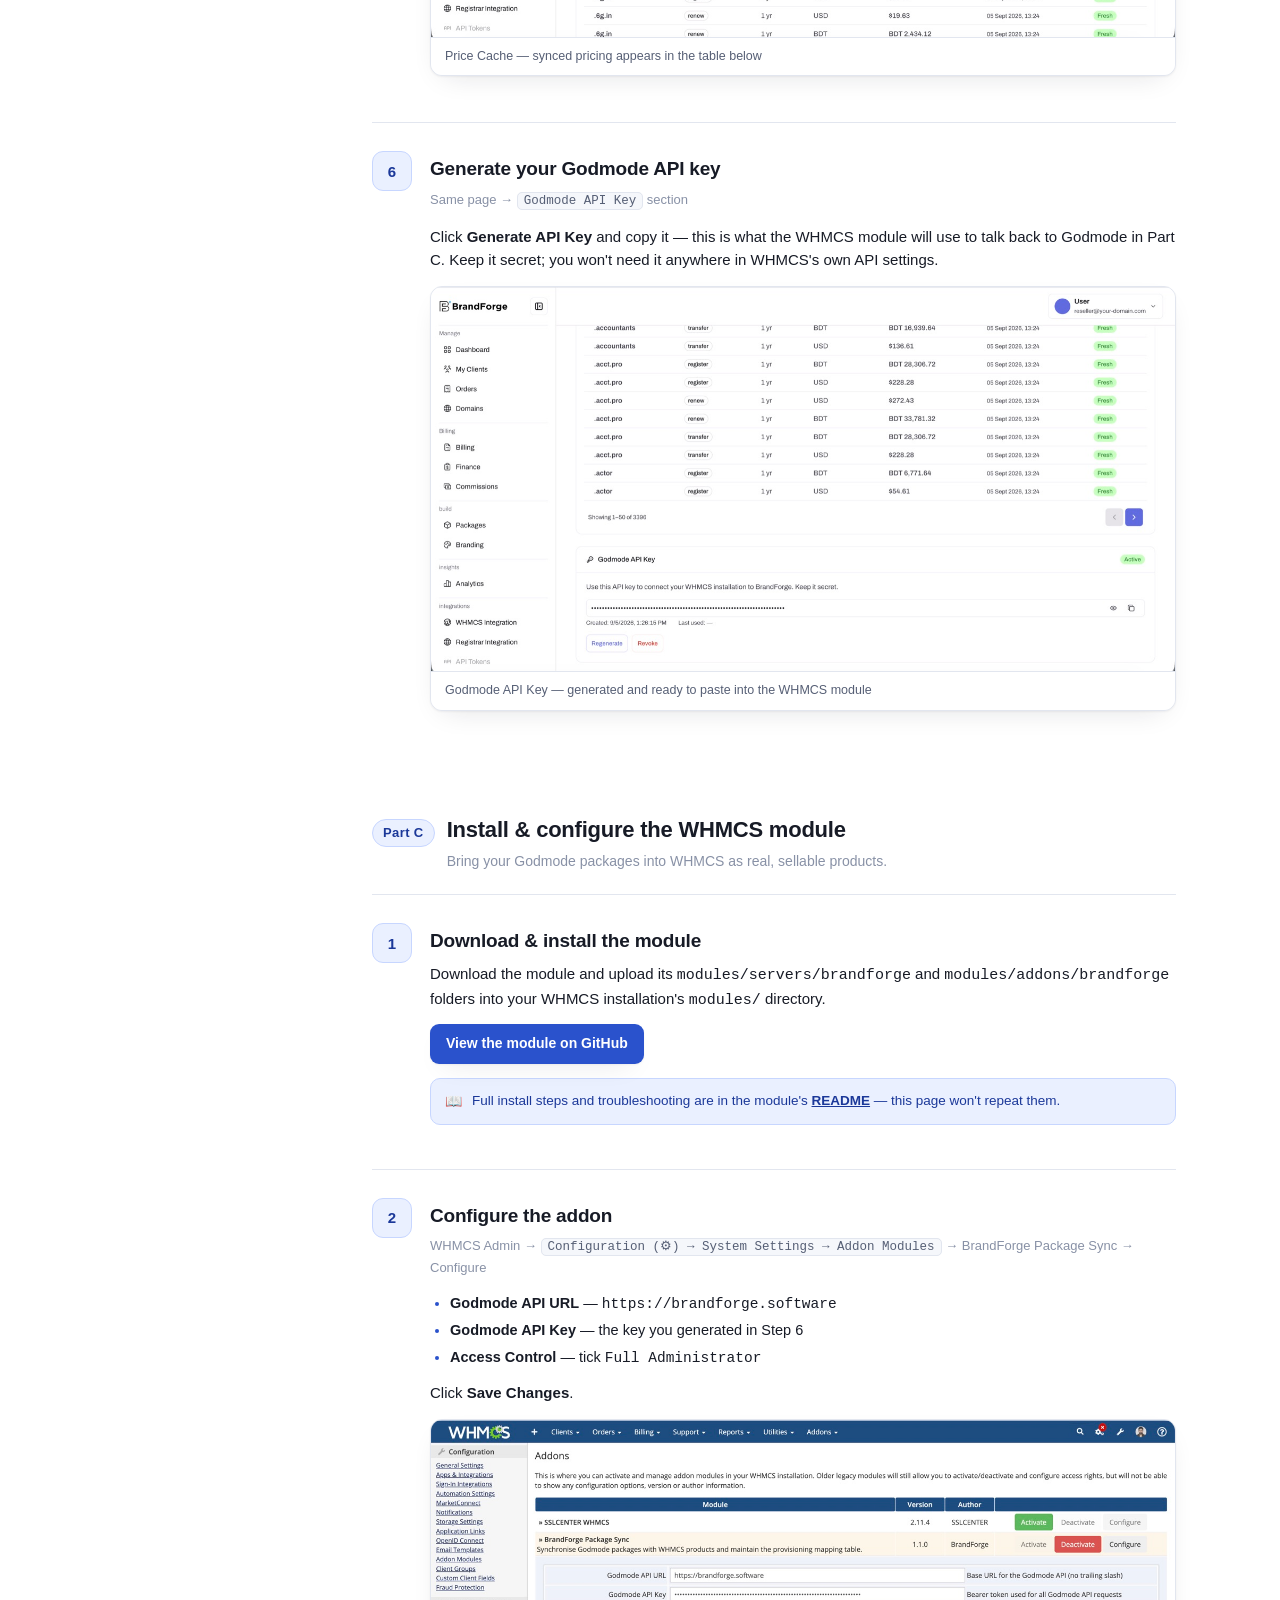
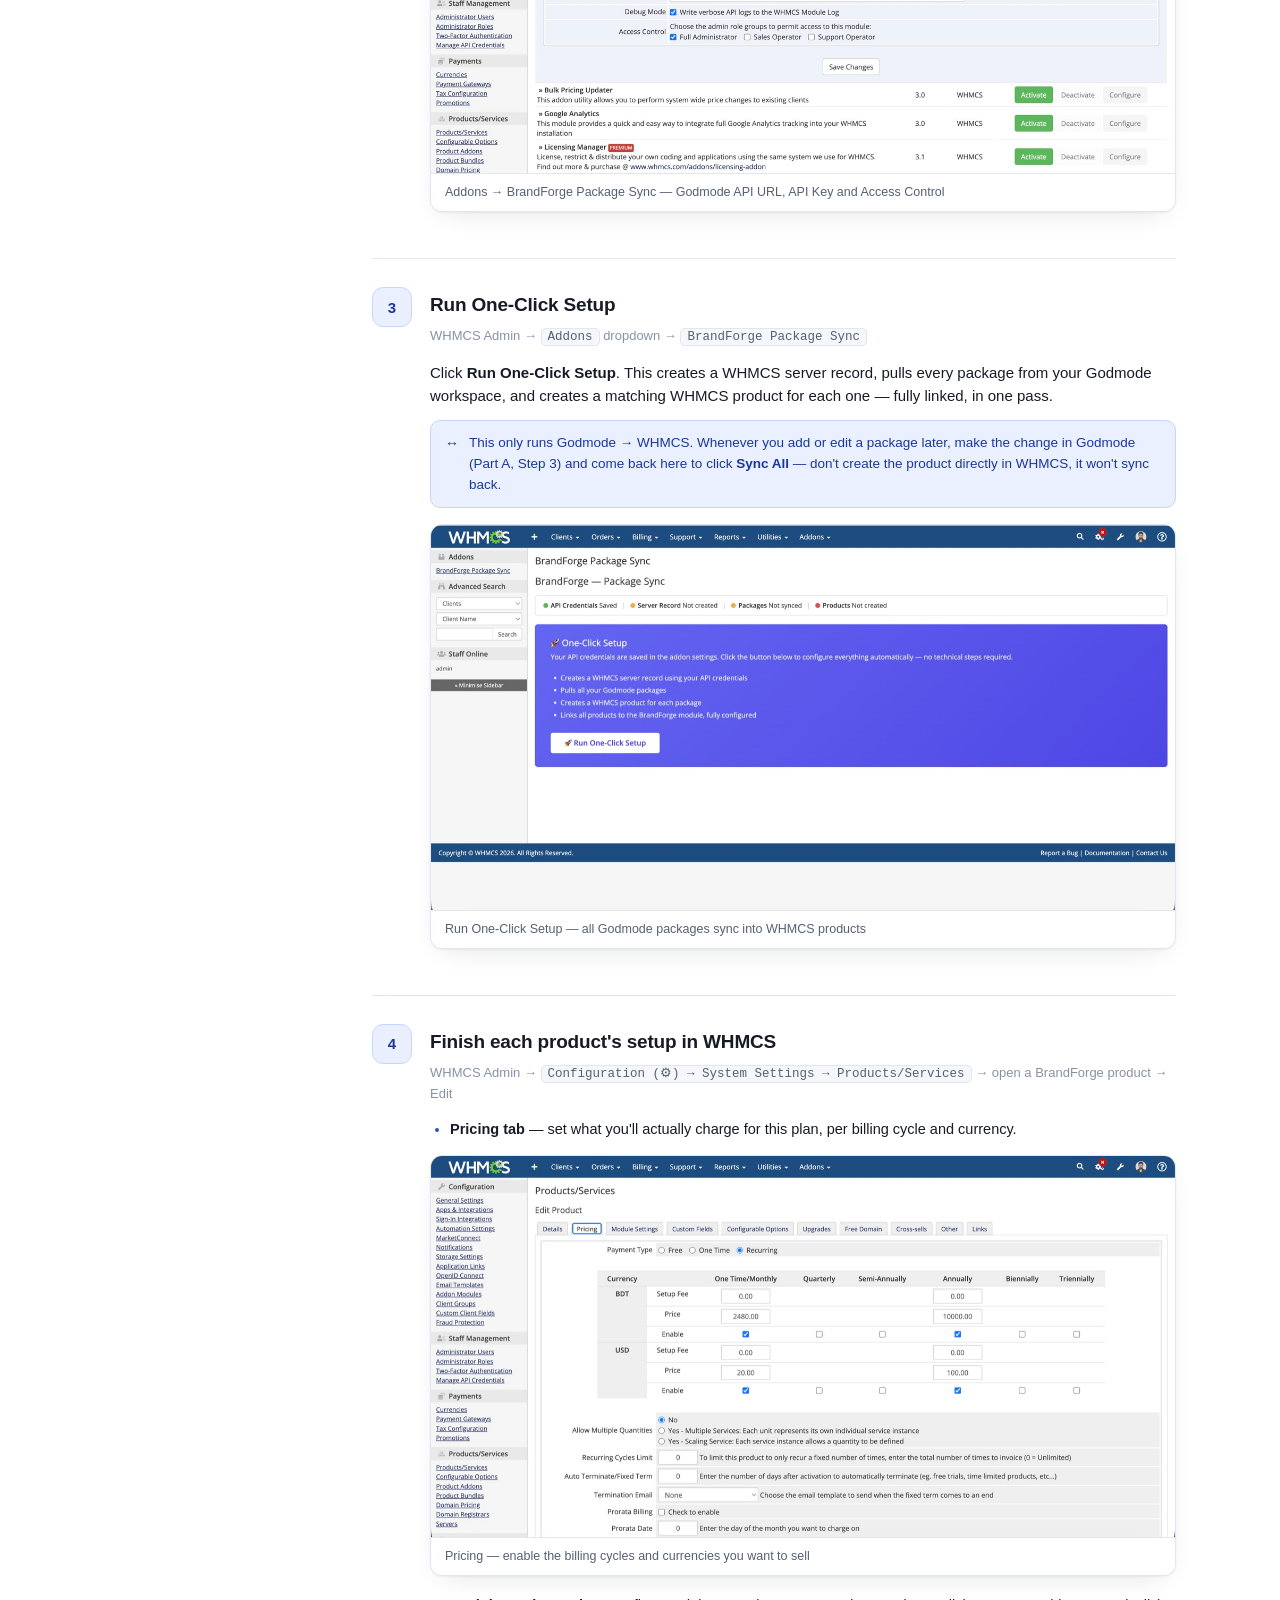
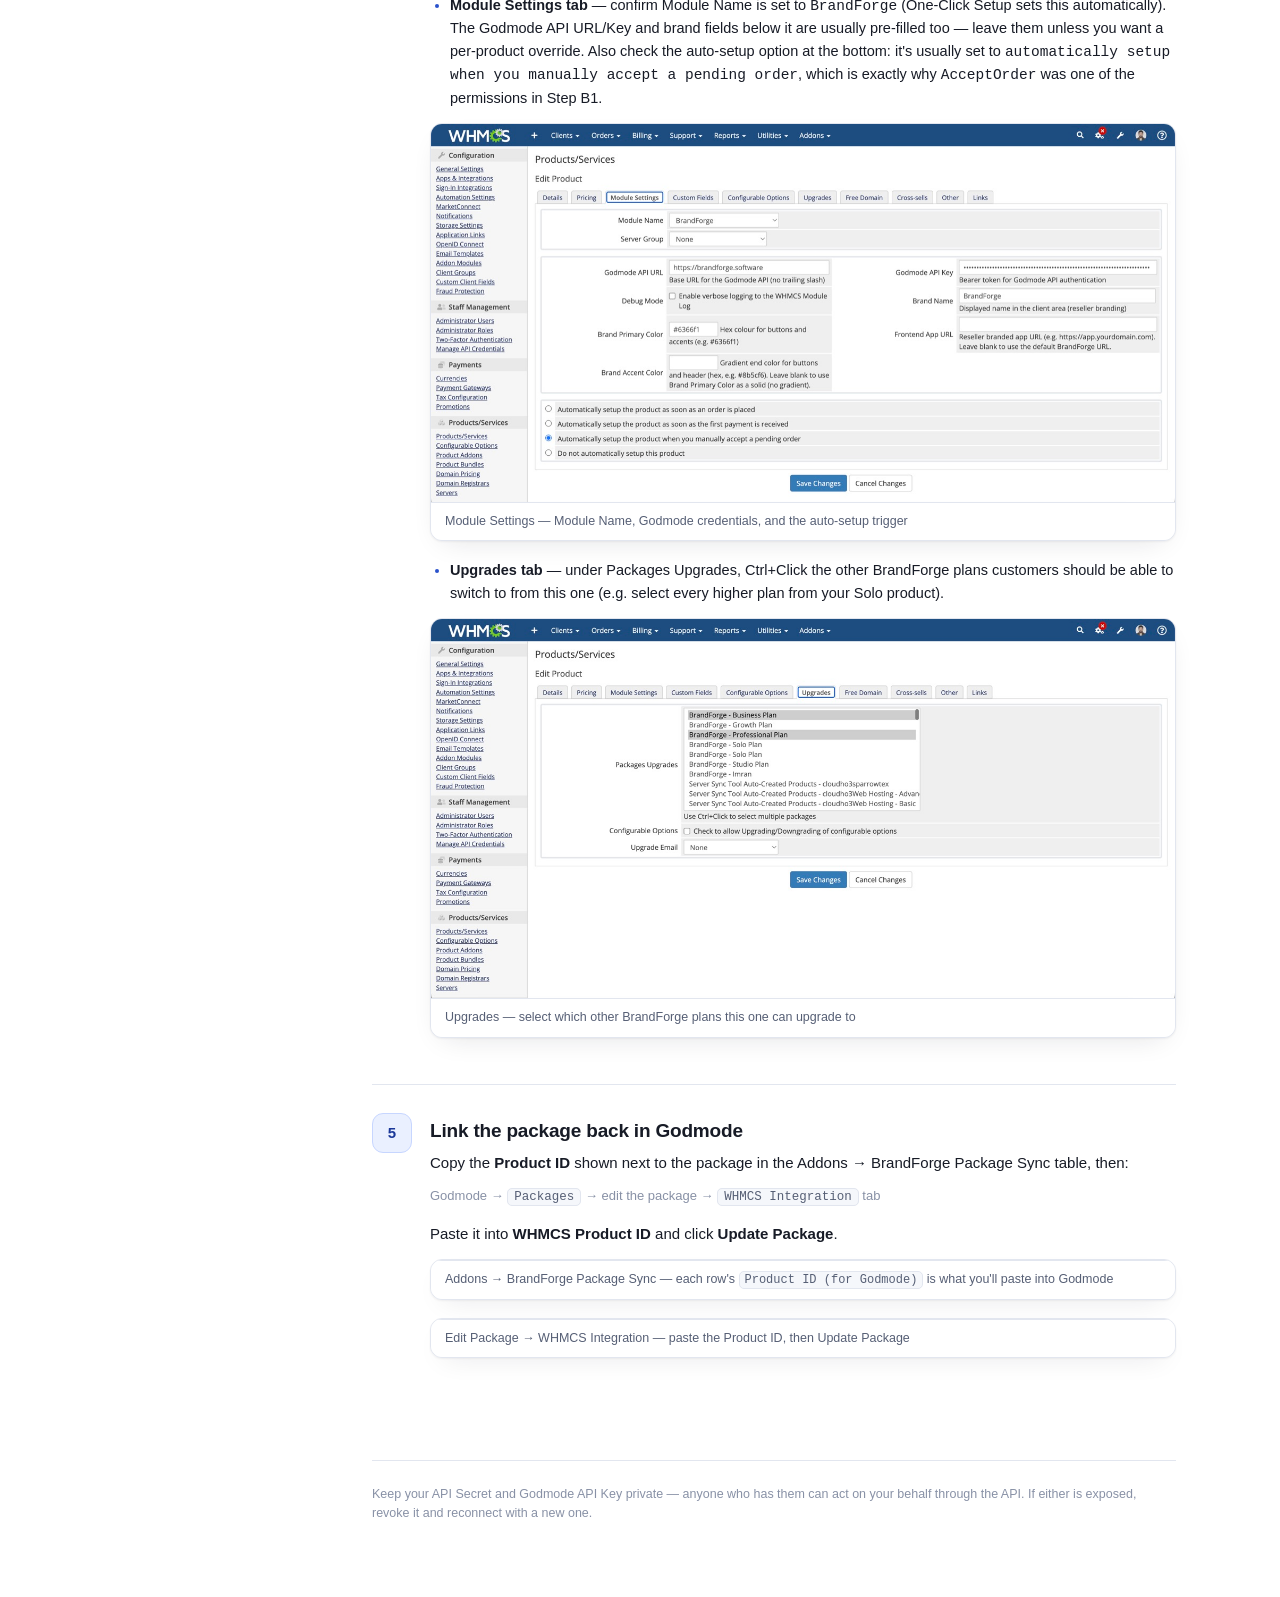
